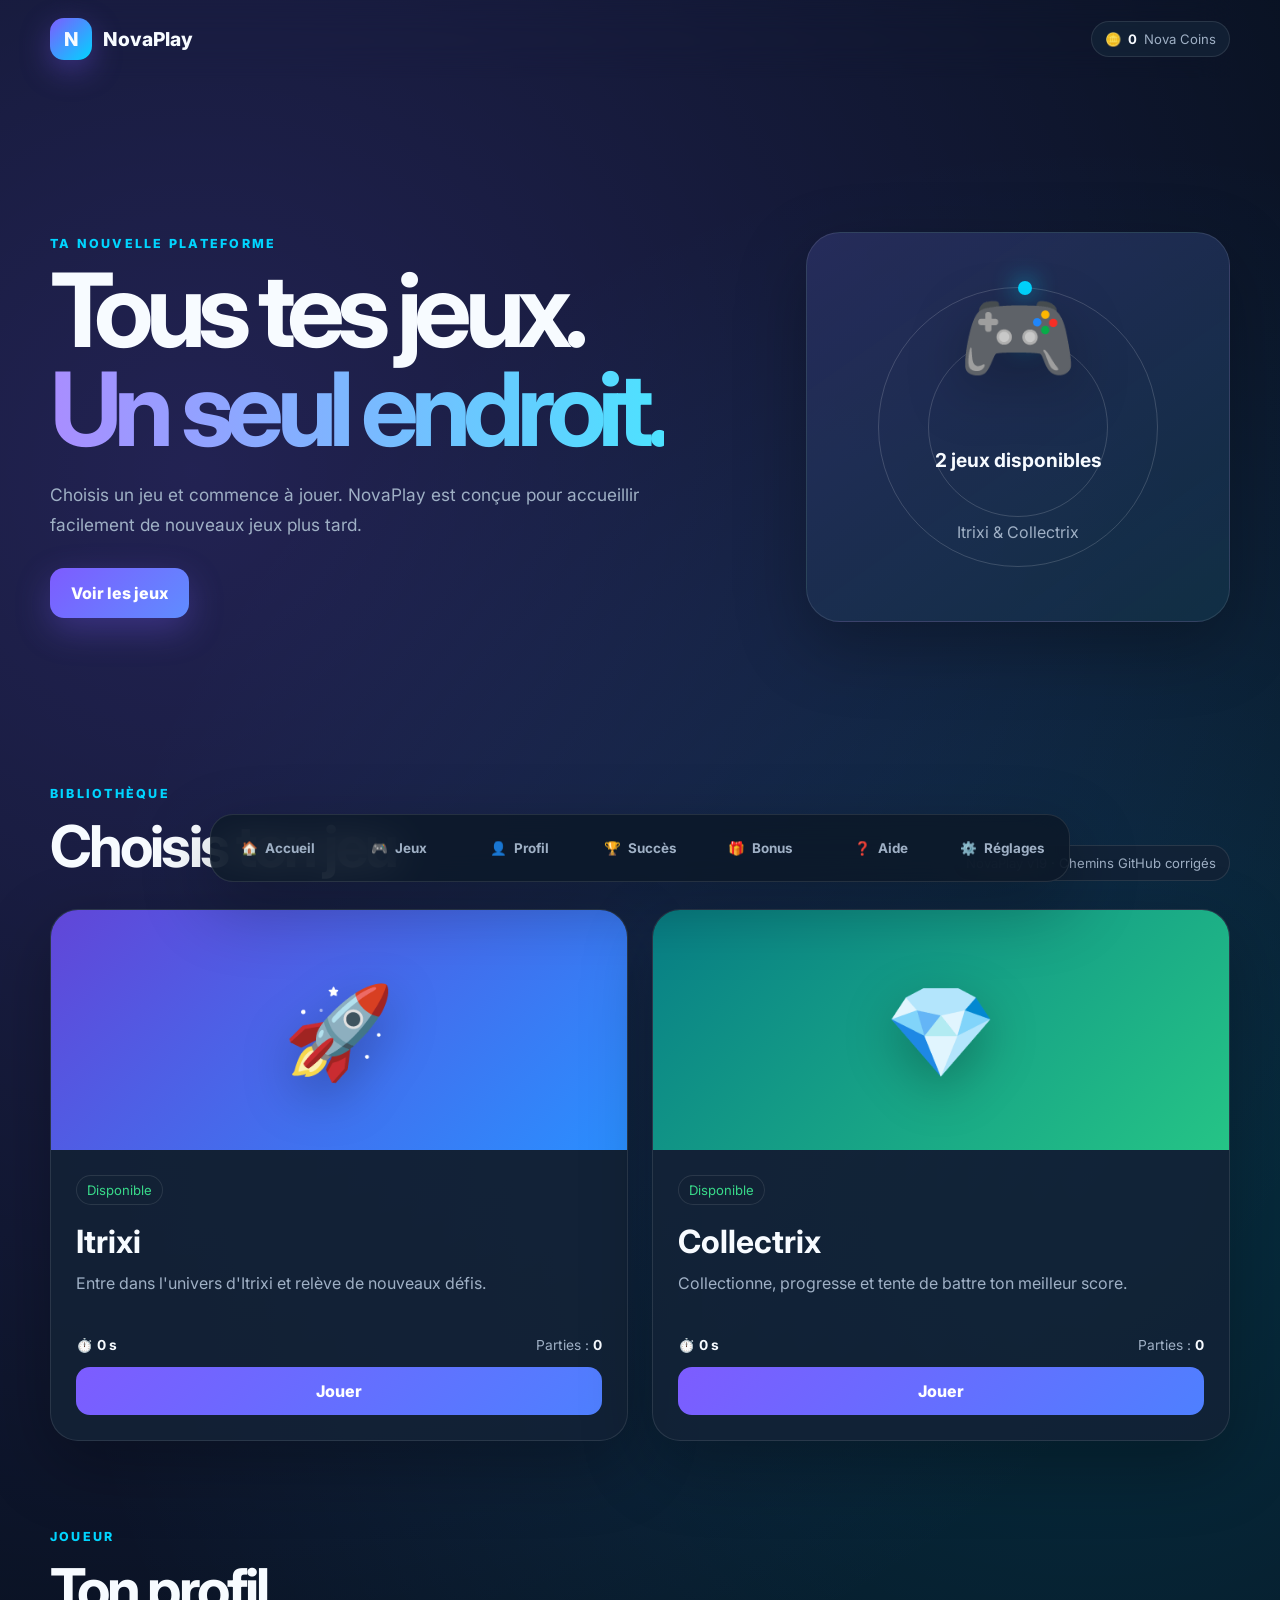
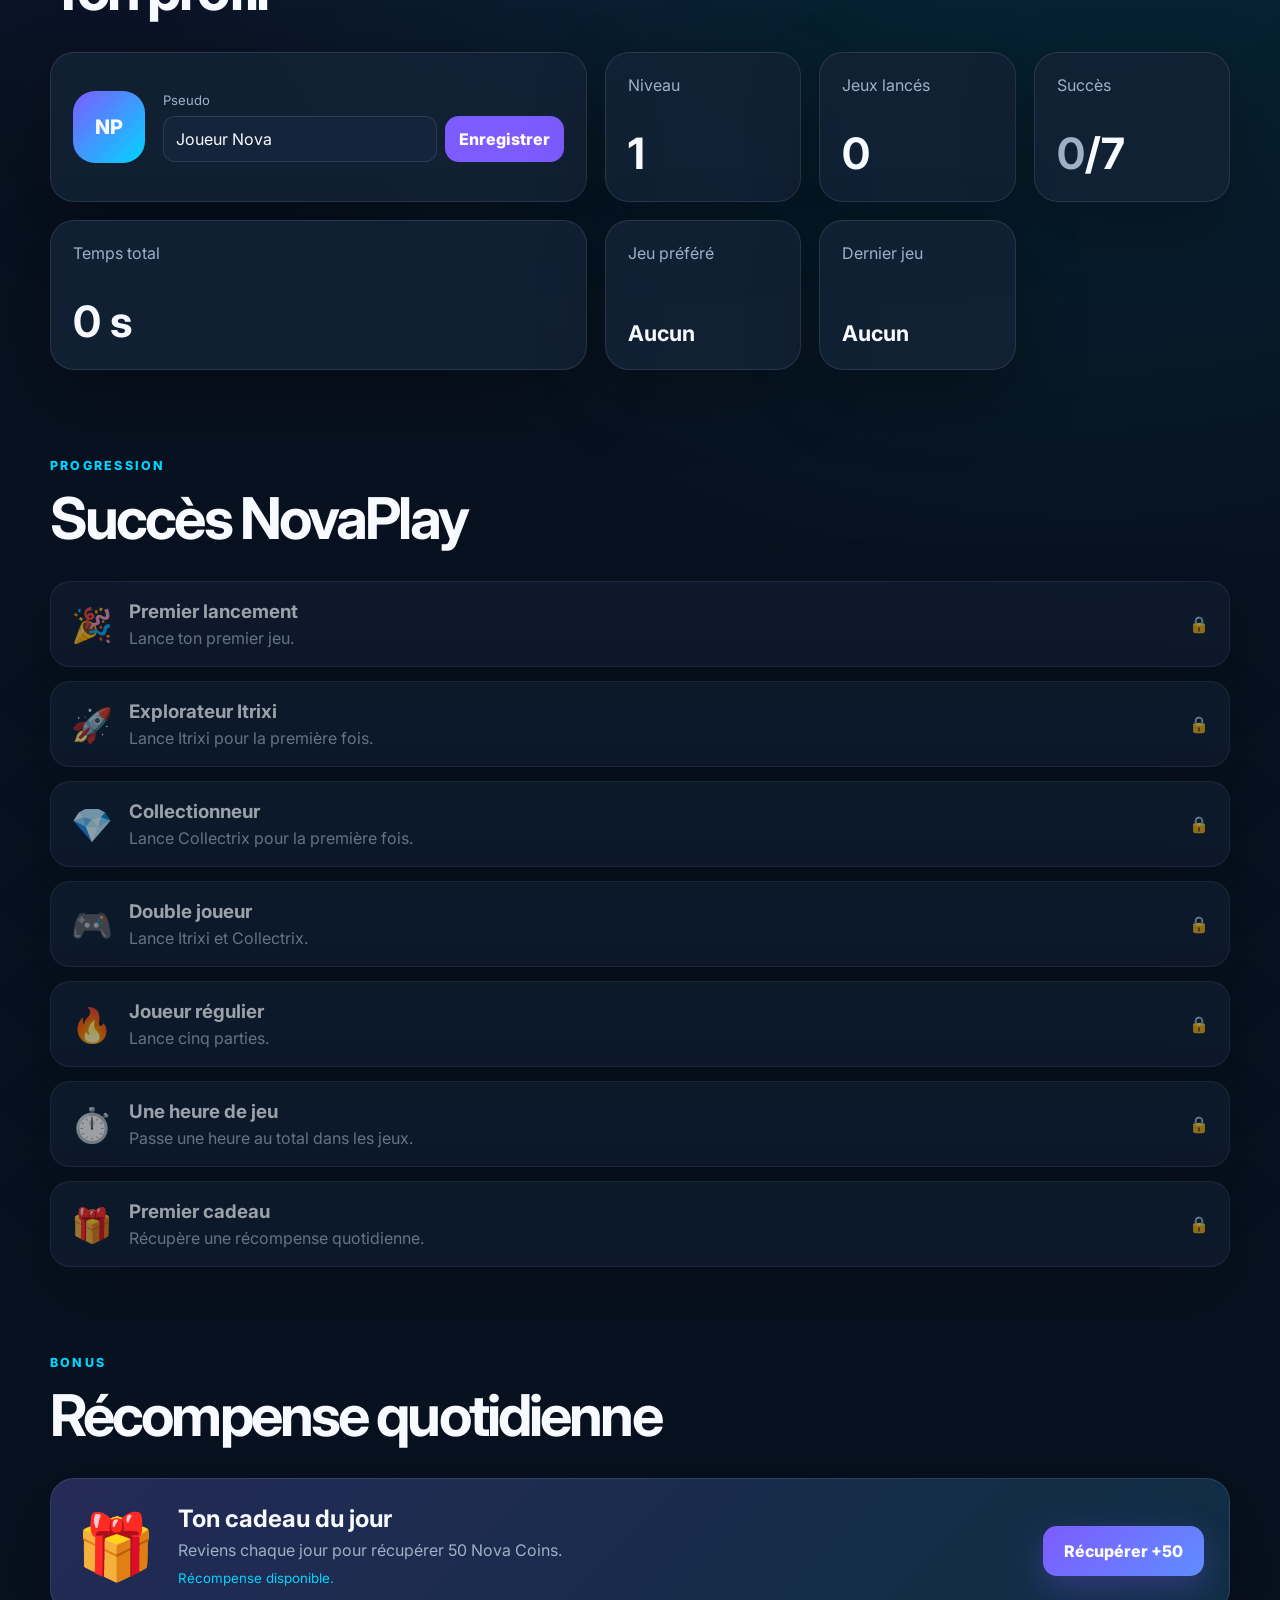
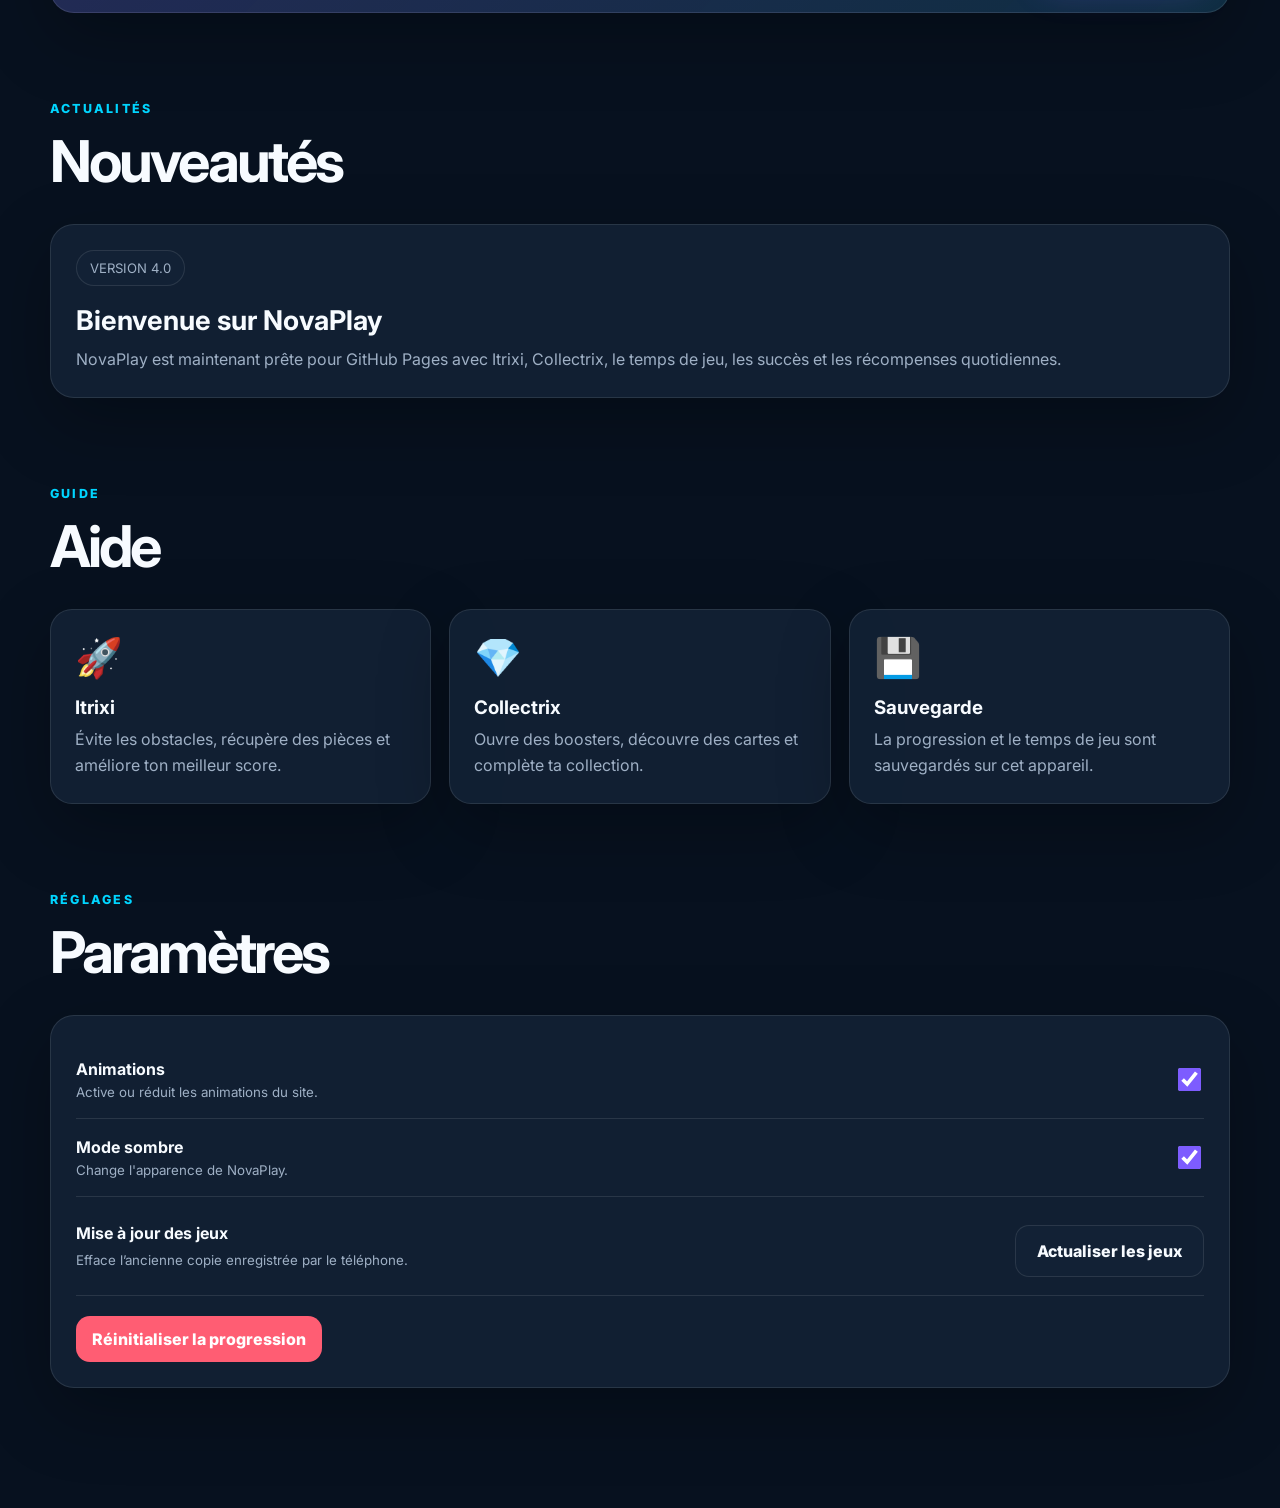
==== index.html @ 574dc5f3 "Add files via upload" ====
<!DOCTYPE html>
<html lang="fr">
<head>
  <meta charset="UTF-8" />
  <meta name="viewport" content="width=device-width, initial-scale=1.0" />
  <meta name="description" content="NovaPlay - Une plateforme de jeux simple et moderne." />
  <title>NovaPlay</title>
  <link rel="preconnect" href="https://fonts.googleapis.com">
  <link rel="preconnect" href="https://fonts.gstatic.com" crossorigin>
  <link href="https://fonts.googleapis.com/css2?family=Inter:wght@400;600;700;800&display=swap" rel="stylesheet">
  <link rel="stylesheet" href="style.css" />
</head>
<body>
  <div class="app-shell">
    <header class="topbar">
      <a class="brand" href="#accueil" aria-label="Accueil NovaPlay">
        <span class="brand-icon">N</span>
        <span>NovaPlay</span>
      </a>

      <div class="coin-box" title="Tes Nova Coins">
        <span>🪙</span>
        <strong id="coinCount">0</strong>
        <span>Nova Coins</span>
      </div>
    </header>

    <main>
      <section id="accueil" class="hero section">
        <div class="hero-copy">
          <p class="eyebrow">TA NOUVELLE PLATEFORME</p>
          <h1>Tous tes jeux.<br><span>Un seul endroit.</span></h1>
          <p class="hero-text">
            Choisis un jeu et commence à jouer. NovaPlay est conçue pour accueillir
            facilement de nouveaux jeux plus tard.
          </p>
          <div class="hero-actions">
            <a class="primary-button" href="#jeux">Voir les jeux</a>
            <button id="continueButton" class="secondary-button" hidden>Continuer à jouer</button>
          </div>
        </div>

        <div class="hero-card">
          <div class="orbit orbit-one"></div>
          <div class="orbit orbit-two"></div>
          <div class="controller">🎮</div>
          <strong>2 jeux disponibles</strong>
          <span>Itrixi & Collectrix</span>
        </div>
      </section>

      <section id="jeux" class="section">
        <div class="section-heading">
          <div>
            <p class="eyebrow">BIBLIOTHÈQUE</p>
            <h2>Choisis ton jeu</h2>
          </div>
          <span class="small-badge">NovaPlay v19 · Chemins GitHub corrigés</span>
        </div>

        <div class="games-grid">
          <article class="game-card game-one">
            <div class="game-art">
              <span class="game-symbol">🚀</span>
            </div>
            <div class="game-info">
              <span class="status">Disponible</span>
              <h3>Itrixi</h3>
              <p>Entre dans l'univers d'Itrixi et relève de nouveaux défis.</p>
              <div class="game-meta">
                <span>⏱️ <strong id="itrixiTime">0 min</strong></span>
                <span>Parties : <strong id="itrixiLaunches">0</strong></span>
              </div>
              <button class="play-button" data-game="Itrixi" data-key="itrixi" data-url="Jeux/Itrixi/index.html?v=19">
                Jouer
              </button>
            </div>
          </article>

          <article class="game-card game-two">
            <div class="game-art">
              <span class="game-symbol">💎</span>
            </div>
            <div class="game-info">
              <span class="status">Disponible</span>
              <h3>Collectrix</h3>
              <p>Collectionne, progresse et tente de battre ton meilleur score.</p>
              <div class="game-meta">
                <span>⏱️ <strong id="collectrixTime">0 min</strong></span>
                <span>Parties : <strong id="collectrixLaunches">0</strong></span>
              </div>
              <button class="play-button" data-game="Collectrix" data-key="collectrix" data-url="Jeux/Collectrix/index.html?v=10.1">
                Jouer
              </button>
            </div>
          </article>
        </div>
      </section>

      <section id="profil" class="section panel-section">
        <div class="section-heading">
          <div>
            <p class="eyebrow">JOUEUR</p>
            <h2>Ton profil</h2>
          </div>
        </div>

        <div class="profile-grid">
          <div class="profile-card">
            <div class="avatar">NP</div>
            <div>
              <label for="username">Pseudo</label>
              <div class="username-row">
                <input id="username" maxlength="18" value="Joueur Nova" />
                <button id="saveUsername">Enregistrer</button>
              </div>
            </div>
          </div>

          <div class="stat-card">
            <span>Niveau</span>
            <strong id="levelValue">1</strong>
          </div>

          <div class="stat-card">
            <span>Jeux lancés</span>
            <strong id="gamesLaunched">0</strong>
          </div>

          <div class="stat-card">
            <span>Succès</span>
            <strong><span id="achievementCount">0</span>/7</strong>
          </div>

          <div class="stat-card">
            <span>Temps total</span>
            <strong id="totalPlayTime">0 min</strong>
          </div>

          <div class="stat-card">
            <span>Jeu préféré</span>
            <strong class="small-stat" id="favoriteGame">Aucun</strong>
          </div>

          <div class="stat-card">
            <span>Dernier jeu</span>
            <strong class="small-stat" id="lastGame">Aucun</strong>
          </div>
        </div>
      </section>

      <section id="succes" class="section">
        <div class="section-heading">
          <div>
            <p class="eyebrow">PROGRESSION</p>
            <h2>Succès NovaPlay</h2>
          </div>
        </div>

        <div class="achievements-grid">
          <article class="achievement" data-achievement="first-launch">
            <span class="achievement-icon">🎉</span>
            <div>
              <h3>Premier lancement</h3>
              <p>Lance ton premier jeu.</p>
            </div>
            <span class="lock">🔒</span>
          </article>

          <article class="achievement" data-achievement="itrixi-launch">
            <span class="achievement-icon">🚀</span>
            <div>
              <h3>Explorateur Itrixi</h3>
              <p>Lance Itrixi pour la première fois.</p>
            </div>
            <span class="lock">🔒</span>
          </article>

          <article class="achievement" data-achievement="collectrix-launch">
            <span class="achievement-icon">💎</span>
            <div>
              <h3>Collectionneur</h3>
              <p>Lance Collectrix pour la première fois.</p>
            </div>
            <span class="lock">🔒</span>
          </article>

          <article class="achievement" data-achievement="both-games">
            <span class="achievement-icon">🎮</span>
            <div>
              <h3>Double joueur</h3>
              <p>Lance Itrixi et Collectrix.</p>
            </div>
            <span class="lock">🔒</span>
          </article>

          <article class="achievement" data-achievement="five-launches">
            <span class="achievement-icon">🔥</span>
            <div>
              <h3>Joueur régulier</h3>
              <p>Lance cinq parties.</p>
            </div>
            <span class="lock">🔒</span>
          </article>

          <article class="achievement" data-achievement="one-hour">
            <span class="achievement-icon">⏱️</span>
            <div>
              <h3>Une heure de jeu</h3>
              <p>Passe une heure au total dans les jeux.</p>
            </div>
            <span class="lock">🔒</span>
          </article>

          <article class="achievement" data-achievement="daily-reward">
            <span class="achievement-icon">🎁</span>
            <div>
              <h3>Premier cadeau</h3>
              <p>Récupère une récompense quotidienne.</p>
            </div>
            <span class="lock">🔒</span>
          </article>
        </div>
      </section>


      <section id="recompense" class="section">
        <div class="section-heading">
          <div>
            <p class="eyebrow">BONUS</p>
            <h2>Récompense quotidienne</h2>
          </div>
        </div>

        <article class="daily-card">
          <div class="daily-gift">🎁</div>
          <div>
            <h3>Ton cadeau du jour</h3>
            <p>Reviens chaque jour pour récupérer 50 Nova Coins.</p>
            <small id="dailyStatus">Récompense disponible.</small>
          </div>
          <button id="dailyRewardButton" class="primary-button">Récupérer +50</button>
        </article>
      </section>

      <section id="nouveautes" class="section">
        <div class="section-heading">
          <div>
            <p class="eyebrow">ACTUALITÉS</p>
            <h2>Nouveautés</h2>
          </div>
        </div>

        <article class="news-card">
          <span class="news-date">VERSION 4.0</span>
          <h3>Bienvenue sur NovaPlay</h3>
          <p>
            NovaPlay est maintenant prête pour GitHub Pages avec Itrixi, Collectrix, le temps de jeu, les succès et les récompenses quotidiennes.
          </p>
        </article>
      </section>


      <section id="aide" class="section">
        <div class="section-heading">
          <div>
            <p class="eyebrow">GUIDE</p>
            <h2>Aide</h2>
          </div>
        </div>

        <div class="help-grid">
          <article class="help-card">
            <span>🚀</span>
            <h3>Itrixi</h3>
            <p>Évite les obstacles, récupère des pièces et améliore ton meilleur score.</p>
          </article>
          <article class="help-card">
            <span>💎</span>
            <h3>Collectrix</h3>
            <p>Ouvre des boosters, découvre des cartes et complète ta collection.</p>
          </article>
          <article class="help-card">
            <span>💾</span>
            <h3>Sauvegarde</h3>
            <p>La progression et le temps de jeu sont sauvegardés sur cet appareil.</p>
          </article>
        </div>
      </section>

      <section id="parametres" class="section">
        <div class="section-heading">
          <div>
            <p class="eyebrow">RÉGLAGES</p>
            <h2>Paramètres</h2>
          </div>
        </div>

        <div class="settings-card">
          <label class="setting-line">
            <span>
              <strong>Animations</strong>
              <small>Active ou réduit les animations du site.</small>
            </span>
            <input id="animationsToggle" type="checkbox" checked />
          </label>

          <label class="setting-line">
            <span>
              <strong>Mode sombre</strong>
              <small>Change l'apparence de NovaPlay.</small>
            </span>
            <input id="darkModeToggle" type="checkbox" checked />
          </label>

          <div class="setting-line update-line">
            <span>
              <strong>Mise à jour des jeux</strong>
              <small>Efface l’ancienne copie enregistrée par le téléphone.</small>
            </span>
            <button id="forceUpdateButton" class="secondary-button" type="button">Actualiser les jeux</button>
          </div>

          <button id="resetProgress" class="danger-button">Réinitialiser la progression</button>
        </div>
      </section>
    </main>

    <nav class="bottom-nav" aria-label="Navigation principale">
      <a href="#accueil">🏠<span>Accueil</span></a>
      <a href="#jeux">🎮<span>Jeux</span></a>
      <a href="#profil">👤<span>Profil</span></a>
      <a href="#succes">🏆<span>Succès</span></a>
      <a href="#recompense">🎁<span>Bonus</span></a>
      <a href="#aide">❓<span>Aide</span></a>
      <a href="#parametres">⚙️<span>Réglages</span></a>
    </nav>
  </div>

  <div id="toast" role="status" aria-live="polite"></div>
  <script src="script.js"></script>
</body>
</html>
---- style.css ----
* {
  box-sizing: border-box;
}

:root {
  --bg: #07111f;
  --surface: rgba(19, 34, 54, 0.86);
  --surface-strong: #14243a;
  --text: #f7fbff;
  --muted: #9fb0c5;
  --accent: #7d5cff;
  --accent-2: #00d5ff;
  --success: #39d98a;
  --danger: #ff5d73;
  --border: rgba(255, 255, 255, 0.1);
  --shadow: 0 24px 70px rgba(0, 0, 0, 0.28);
}

body.light {
  --bg: #eef4fb;
  --surface: rgba(255, 255, 255, 0.9);
  --surface-strong: #ffffff;
  --text: #101828;
  --muted: #617086;
  --border: rgba(15, 23, 42, 0.09);
  --shadow: 0 20px 50px rgba(26, 52, 83, 0.12);
}

html {
  scroll-behavior: smooth;
}

body {
  margin: 0;
  min-height: 100vh;
  font-family: Inter, Arial, sans-serif;
  color: var(--text);
  background:
    radial-gradient(circle at 15% 10%, rgba(125, 92, 255, 0.23), transparent 30%),
    radial-gradient(circle at 85% 25%, rgba(0, 213, 255, 0.15), transparent 28%),
    var(--bg);
  transition: background 0.3s ease, color 0.3s ease;
}

button,
input {
  font: inherit;
}

button,
a {
  -webkit-tap-highlight-color: transparent;
}

a {
  color: inherit;
  text-decoration: none;
}

.app-shell {
  width: min(1180px, calc(100% - 32px));
  margin: 0 auto;
  padding-bottom: 110px;
}

.topbar {
  position: sticky;
  top: 0;
  z-index: 20;
  display: flex;
  align-items: center;
  justify-content: space-between;
  padding: 18px 0;
  backdrop-filter: blur(16px);
}

.brand {
  display: inline-flex;
  align-items: center;
  gap: 11px;
  font-size: 1.2rem;
  font-weight: 800;
}

.brand-icon {
  display: grid;
  place-items: center;
  width: 42px;
  height: 42px;
  border-radius: 14px;
  background: linear-gradient(135deg, var(--accent), var(--accent-2));
  box-shadow: 0 10px 30px rgba(125, 92, 255, 0.35);
}

.coin-box,
.small-badge,
.status,
.news-date {
  display: inline-flex;
  align-items: center;
  gap: 7px;
  border: 1px solid var(--border);
  background: var(--surface);
  border-radius: 999px;
  padding: 9px 13px;
  color: var(--muted);
  font-size: 0.82rem;
}

.coin-box strong {
  color: var(--text);
}

.section {
  padding: 78px 0 10px;
  scroll-margin-top: 74px;
}

.hero {
  min-height: 70vh;
  display: grid;
  grid-template-columns: 1.25fr 0.75fr;
  align-items: center;
  gap: 50px;
}

.eyebrow {
  margin: 0 0 10px;
  color: var(--accent-2);
  font-size: 0.78rem;
  letter-spacing: 0.18em;
  font-weight: 800;
}

h1,
h2,
h3,
p {
  margin-top: 0;
}

h1 {
  max-width: 780px;
  margin-bottom: 22px;
  font-size: clamp(3.2rem, 8vw, 6.8rem);
  line-height: 0.96;
  letter-spacing: -0.075em;
}

h1 span {
  background: linear-gradient(90deg, #a98dff, #4de2ff);
  -webkit-background-clip: text;
  color: transparent;
}

h2 {
  margin-bottom: 0;
  font-size: clamp(2rem, 5vw, 3.6rem);
  letter-spacing: -0.05em;
}

.hero-text {
  max-width: 620px;
  color: var(--muted);
  font-size: 1.08rem;
  line-height: 1.75;
}

.primary-button,
.play-button,
.username-row button,
.danger-button {
  border: none;
  border-radius: 14px;
  cursor: pointer;
  font-weight: 800;
  transition: transform 0.2s ease, opacity 0.2s ease;
}

.primary-button {
  display: inline-flex;
  margin-top: 10px;
  padding: 15px 21px;
  color: white;
  background: linear-gradient(135deg, var(--accent), #5f8dff);
  box-shadow: 0 12px 35px rgba(125, 92, 255, 0.3);
}

.primary-button:hover,
.play-button:hover,
.username-row button:hover,
.danger-button:hover {
  transform: translateY(-2px);
}

.hero-card {
  position: relative;
  display: grid;
  place-items: center;
  min-height: 390px;
  overflow: hidden;
  border: 1px solid var(--border);
  border-radius: 34px;
  background: linear-gradient(145deg, rgba(125, 92, 255, 0.18), rgba(0, 213, 255, 0.07)), var(--surface);
  box-shadow: var(--shadow);
  text-align: center;
}

.controller {
  position: relative;
  z-index: 2;
  font-size: 6rem;
  filter: drop-shadow(0 18px 28px rgba(0, 0, 0, 0.28));
}

.hero-card strong,
.hero-card span {
  position: relative;
  z-index: 2;
}

.hero-card strong {
  margin-top: -50px;
  font-size: 1.2rem;
}

.hero-card span {
  margin-top: -88px;
  color: var(--muted);
}

.orbit {
  position: absolute;
  border: 1px solid rgba(255, 255, 255, 0.16);
  border-radius: 50%;
}

.orbit-one {
  width: 280px;
  height: 280px;
  animation: spin 15s linear infinite;
}

.orbit-two {
  width: 180px;
  height: 180px;
  animation: spinReverse 10s linear infinite;
}

.orbit::after {
  content: "";
  position: absolute;
  width: 14px;
  height: 14px;
  top: -7px;
  left: 50%;
  border-radius: 50%;
  background: var(--accent-2);
  box-shadow: 0 0 25px var(--accent-2);
}

.section-heading {
  display: flex;
  align-items: end;
  justify-content: space-between;
  gap: 20px;
  margin-bottom: 28px;
}

.games-grid {
  display: grid;
  grid-template-columns: repeat(2, 1fr);
  gap: 24px;
}

.game-card {
  overflow: hidden;
  border: 1px solid var(--border);
  border-radius: 28px;
  background: var(--surface);
  box-shadow: var(--shadow);
  transition: transform 0.25s ease;
}

.game-card:hover {
  transform: translateY(-7px);
}

.game-art {
  display: grid;
  place-items: center;
  min-height: 240px;
}

.game-one .game-art {
  background: linear-gradient(135deg, #6146d8, #2a8fff);
}

.game-two .game-art {
  background: linear-gradient(135deg, #087f86, #25c486);
}

.game-symbol {
  font-size: 5.6rem;
  filter: drop-shadow(0 17px 25px rgba(0, 0, 0, 0.25));
}

.game-info {
  padding: 25px;
}

.status {
  color: var(--success);
  padding: 6px 10px;
}

.game-info h3 {
  margin: 17px 0 10px;
  font-size: 2rem;
}

.game-info p {
  min-height: 50px;
  color: var(--muted);
  line-height: 1.6;
}

.play-button {
  width: 100%;
  margin-top: 10px;
  padding: 14px;
  color: white;
  background: linear-gradient(135deg, var(--accent), #4e80ff);
}

.profile-grid {
  display: grid;
  grid-template-columns: 2fr repeat(3, 1fr);
  gap: 18px;
}

.profile-card,
.stat-card,
.achievement,
.news-card,
.settings-card {
  border: 1px solid var(--border);
  background: var(--surface);
  box-shadow: var(--shadow);
}

.profile-card {
  display: flex;
  align-items: center;
  gap: 18px;
  border-radius: 24px;
  padding: 22px;
}

.avatar {
  display: grid;
  place-items: center;
  min-width: 72px;
  height: 72px;
  border-radius: 22px;
  background: linear-gradient(135deg, var(--accent), var(--accent-2));
  font-size: 1.25rem;
  font-weight: 800;
}

.profile-card label {
  display: block;
  margin-bottom: 8px;
  color: var(--muted);
  font-size: 0.82rem;
}

.username-row {
  display: flex;
  gap: 8px;
}

.username-row input {
  min-width: 0;
  border: 1px solid var(--border);
  border-radius: 12px;
  padding: 12px;
  color: var(--text);
  background: var(--surface-strong);
  outline: none;
}

.username-row button {
  padding: 0 14px;
  color: white;
  background: var(--accent);
}

.stat-card {
  display: flex;
  min-height: 150px;
  flex-direction: column;
  justify-content: space-between;
  border-radius: 24px;
  padding: 22px;
}

.stat-card span {
  color: var(--muted);
}

.stat-card strong {
  font-size: 2.7rem;
}

.achievements-grid {
  display: grid;
  gap: 14px;
}

.achievement {
  display: grid;
  grid-template-columns: auto 1fr auto;
  align-items: center;
  gap: 16px;
  border-radius: 20px;
  padding: 18px 20px;
  opacity: 0.62;
}

.achievement.unlocked {
  opacity: 1;
  border-color: rgba(57, 217, 138, 0.42);
}

.achievement-icon {
  font-size: 2.1rem;
}

.achievement h3 {
  margin-bottom: 5px;
}

.achievement p {
  margin-bottom: 0;
  color: var(--muted);
}

.news-card,
.settings-card {
  border-radius: 24px;
  padding: 25px;
}

.news-card h3 {
  margin: 18px 0 9px;
  font-size: 1.7rem;
}

.news-card p {
  margin-bottom: 0;
  color: var(--muted);
  line-height: 1.65;
}

.settings-card {
  display: grid;
  gap: 0;
}

.setting-line {
  display: flex;
  align-items: center;
  justify-content: space-between;
  gap: 20px;
  padding: 18px 0;
  border-bottom: 1px solid var(--border);
}

.setting-line span {
  display: grid;
  gap: 5px;
}

.setting-line small {
  color: var(--muted);
}

.setting-line input {
  width: 23px;
  height: 23px;
  accent-color: var(--accent);
}

.danger-button {
  justify-self: start;
  margin-top: 20px;
  padding: 13px 16px;
  color: white;
  background: var(--danger);
}

.bottom-nav {
  position: fixed;
  z-index: 30;
  left: 50%;
  bottom: 18px;
  display: flex;
  gap: 5px;
  width: min(680px, calc(100% - 26px));
  padding: 9px;
  transform: translateX(-50%);
  border: 1px solid var(--border);
  border-radius: 23px;
  background: rgba(12, 24, 40, 0.88);
  box-shadow: var(--shadow);
  backdrop-filter: blur(18px);
}

body.light .bottom-nav {
  background: rgba(255, 255, 255, 0.88);
}

.bottom-nav a {
  display: flex;
  flex: 1;
  align-items: center;
  justify-content: center;
  gap: 7px;
  min-height: 48px;
  border-radius: 15px;
  color: var(--muted);
  font-size: 0.84rem;
  font-weight: 700;
}

.bottom-nav a:hover {
  color: var(--text);
  background: var(--surface);
}

#toast {
  position: fixed;
  z-index: 50;
  top: 80px;
  left: 50%;
  max-width: calc(100% - 30px);
  padding: 12px 17px;
  transform: translate(-50%, -20px);
  border: 1px solid var(--border);
  border-radius: 14px;
  background: var(--surface-strong);
  box-shadow: var(--shadow);
  opacity: 0;
  pointer-events: none;
  transition: 0.25s ease;
}

#toast.show {
  transform: translate(-50%, 0);
  opacity: 1;
}

body.no-animations *,
body.no-animations *::before,
body.no-animations *::after {
  animation: none !important;
  transition: none !important;
  scroll-behavior: auto !important;
}

@keyframes spin {
  to { transform: rotate(360deg); }
}

@keyframes spinReverse {
  to { transform: rotate(-360deg); }
}

@media (max-width: 850px) {
  .hero,
  .games-grid {
    grid-template-columns: 1fr;
  }

  .hero {
    padding-top: 35px;
  }

  .hero-card {
    min-height: 320px;
  }

  .profile-grid {
    grid-template-columns: repeat(3, 1fr);
  }

  .profile-card {
    grid-column: 1 / -1;
  }
}

@media (max-width: 580px) {
  .app-shell {
    width: min(100% - 22px, 1180px);
  }

  .coin-box span:last-child {
    display: none;
  }

  .section {
    padding-top: 60px;
  }

  h1 {
    font-size: 3.2rem;
  }

  .hero {
    min-height: auto;
  }

  .hero-card {
    min-height: 280px;
  }

  .profile-grid {
    grid-template-columns: 1fr;
  }

  .profile-card {
    align-items: flex-start;
    flex-direction: column;
  }

  .username-row {
    flex-direction: column;
  }

  .username-row button {
    padding: 12px;
  }

  .bottom-nav a {
    flex-direction: column;
    gap: 2px;
    font-size: 0.66rem;
  }

  .bottom-nav a span {
    display: block;
  }
}


.hero-actions {
  display: flex;
  flex-wrap: wrap;
  gap: 12px;
  align-items: center;
}

.secondary-button {
  margin-top: 10px;
  padding: 15px 21px;
  border: 1px solid var(--border);
  border-radius: 14px;
  color: var(--text);
  background: var(--surface);
  cursor: pointer;
  font-weight: 800;
}

.game-meta {
  display: flex;
  justify-content: space-between;
  gap: 10px;
  margin: 14px 0 4px;
  color: var(--muted);
  font-size: .86rem;
}

.game-meta strong {
  color: var(--text);
}

.profile-grid {
  grid-template-columns: 2fr repeat(3, 1fr);
}

.small-stat {
  font-size: 1.35rem !important;
  line-height: 1.2;
}

.daily-card {
  display: grid;
  grid-template-columns: auto 1fr auto;
  align-items: center;
  gap: 22px;
  padding: 25px;
  border: 1px solid var(--border);
  border-radius: 24px;
  background: linear-gradient(135deg, rgba(125,92,255,.18), rgba(0,213,255,.08)), var(--surface);
  box-shadow: var(--shadow);
}

.daily-gift {
  font-size: 4rem;
}

.daily-card h3 {
  margin-bottom: 7px;
  font-size: 1.5rem;
}

.daily-card p {
  margin-bottom: 7px;
  color: var(--muted);
}

.daily-card small {
  color: var(--accent-2);
}

.daily-card button[disabled] {
  opacity: .5;
  cursor: not-allowed;
  transform: none;
}

.help-grid {
  display: grid;
  grid-template-columns: repeat(3, 1fr);
  gap: 18px;
}

.help-card {
  padding: 24px;
  border: 1px solid var(--border);
  border-radius: 22px;
  background: var(--surface);
  box-shadow: var(--shadow);
}

.help-card > span {
  font-size: 2.4rem;
}

.help-card h3 {
  margin: 15px 0 8px;
}

.help-card p {
  margin: 0;
  color: var(--muted);
  line-height: 1.6;
}

.bottom-nav {
  width: min(860px, calc(100% - 26px));
}

@media (max-width: 850px) {
  .profile-grid {
    grid-template-columns: repeat(2, 1fr);
  }

  .profile-card {
    grid-column: 1 / -1;
  }

  .help-grid {
    grid-template-columns: 1fr;
  }

  .daily-card {
    grid-template-columns: auto 1fr;
  }

  .daily-card button {
    grid-column: 1 / -1;
    width: 100%;
  }
}

@media (max-width: 580px) {
  .profile-grid {
    grid-template-columns: 1fr;
  }

  .game-meta {
    flex-direction: column;
  }

  .bottom-nav a:nth-child(4),
  .bottom-nav a:nth-child(6) {
    display: none;
  }
}

/* NovaPlay v10 */
.update-line {
  gap: 18px;
  flex-wrap: wrap;
}
.update-line small {
  display: block;
  margin-top: 4px;
}
@media (max-width: 620px) {
  .update-line .secondary-button {
    width: 100%;
  }
}
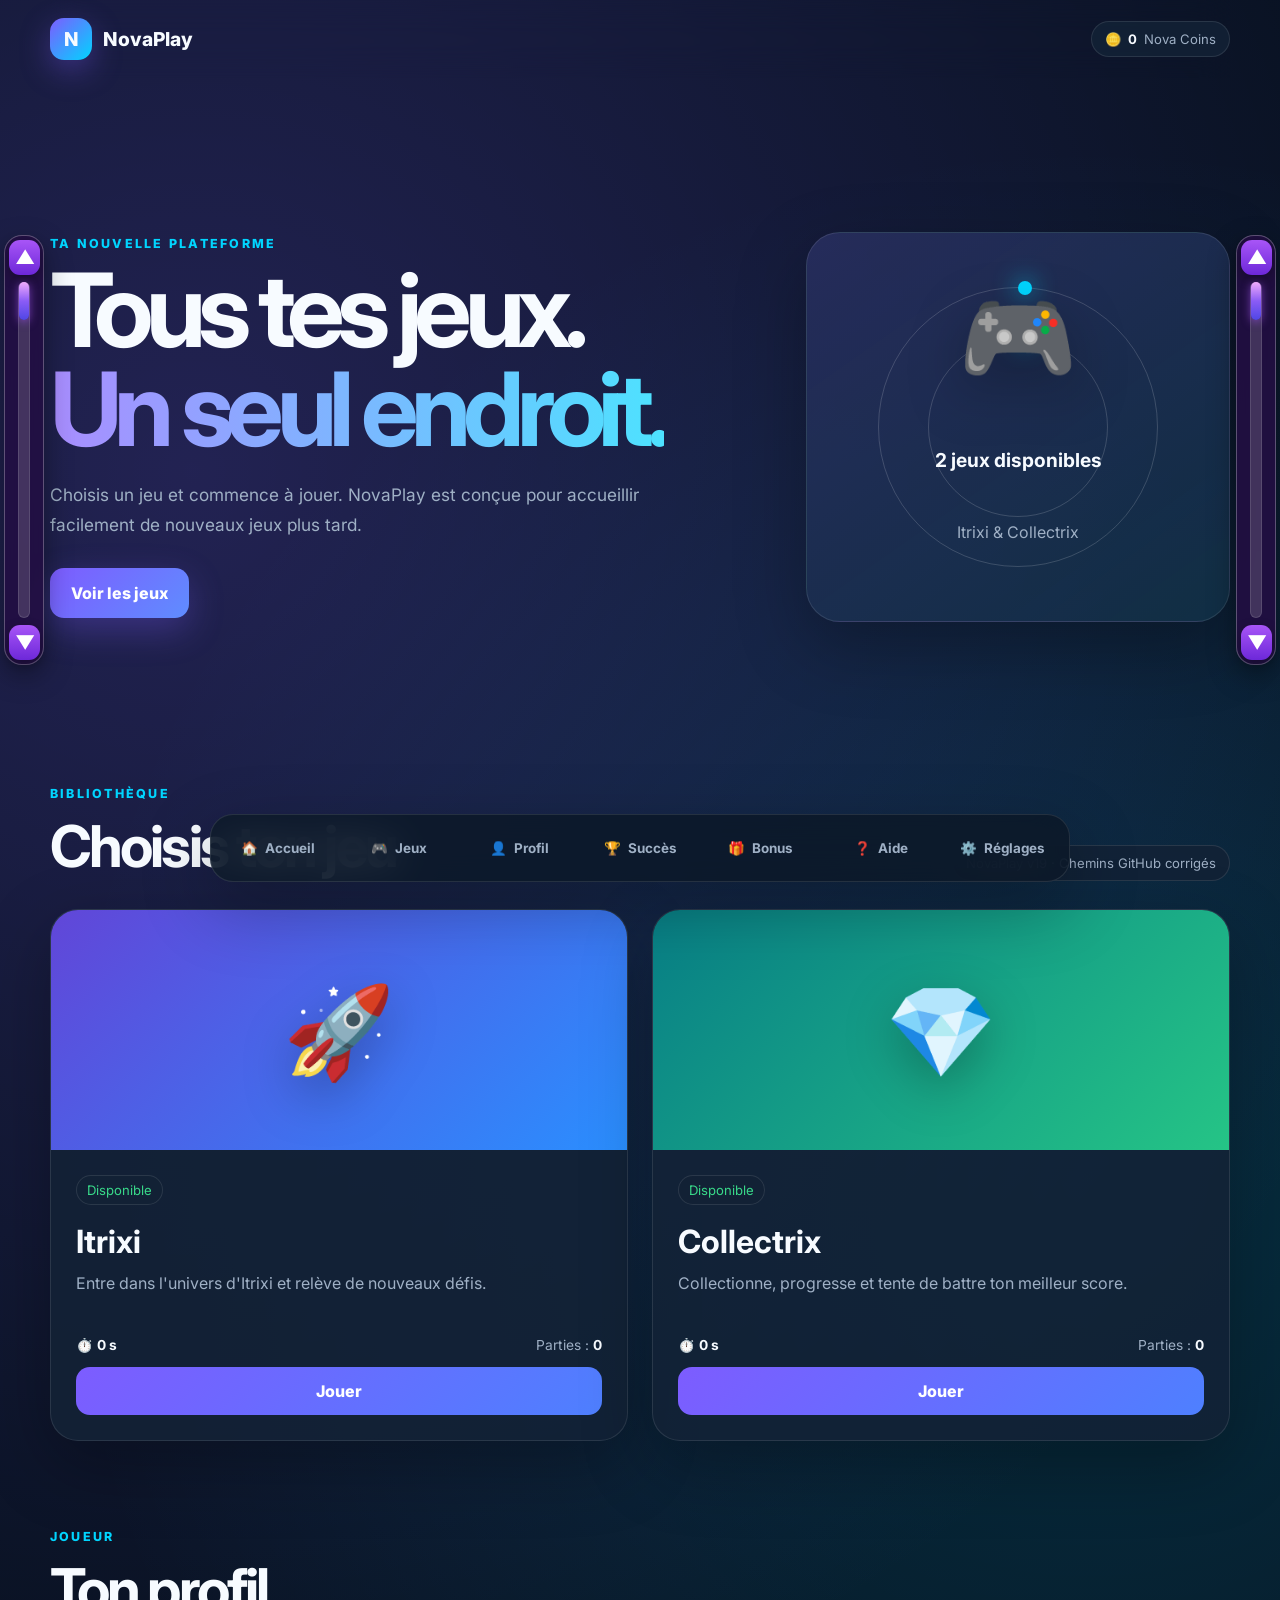
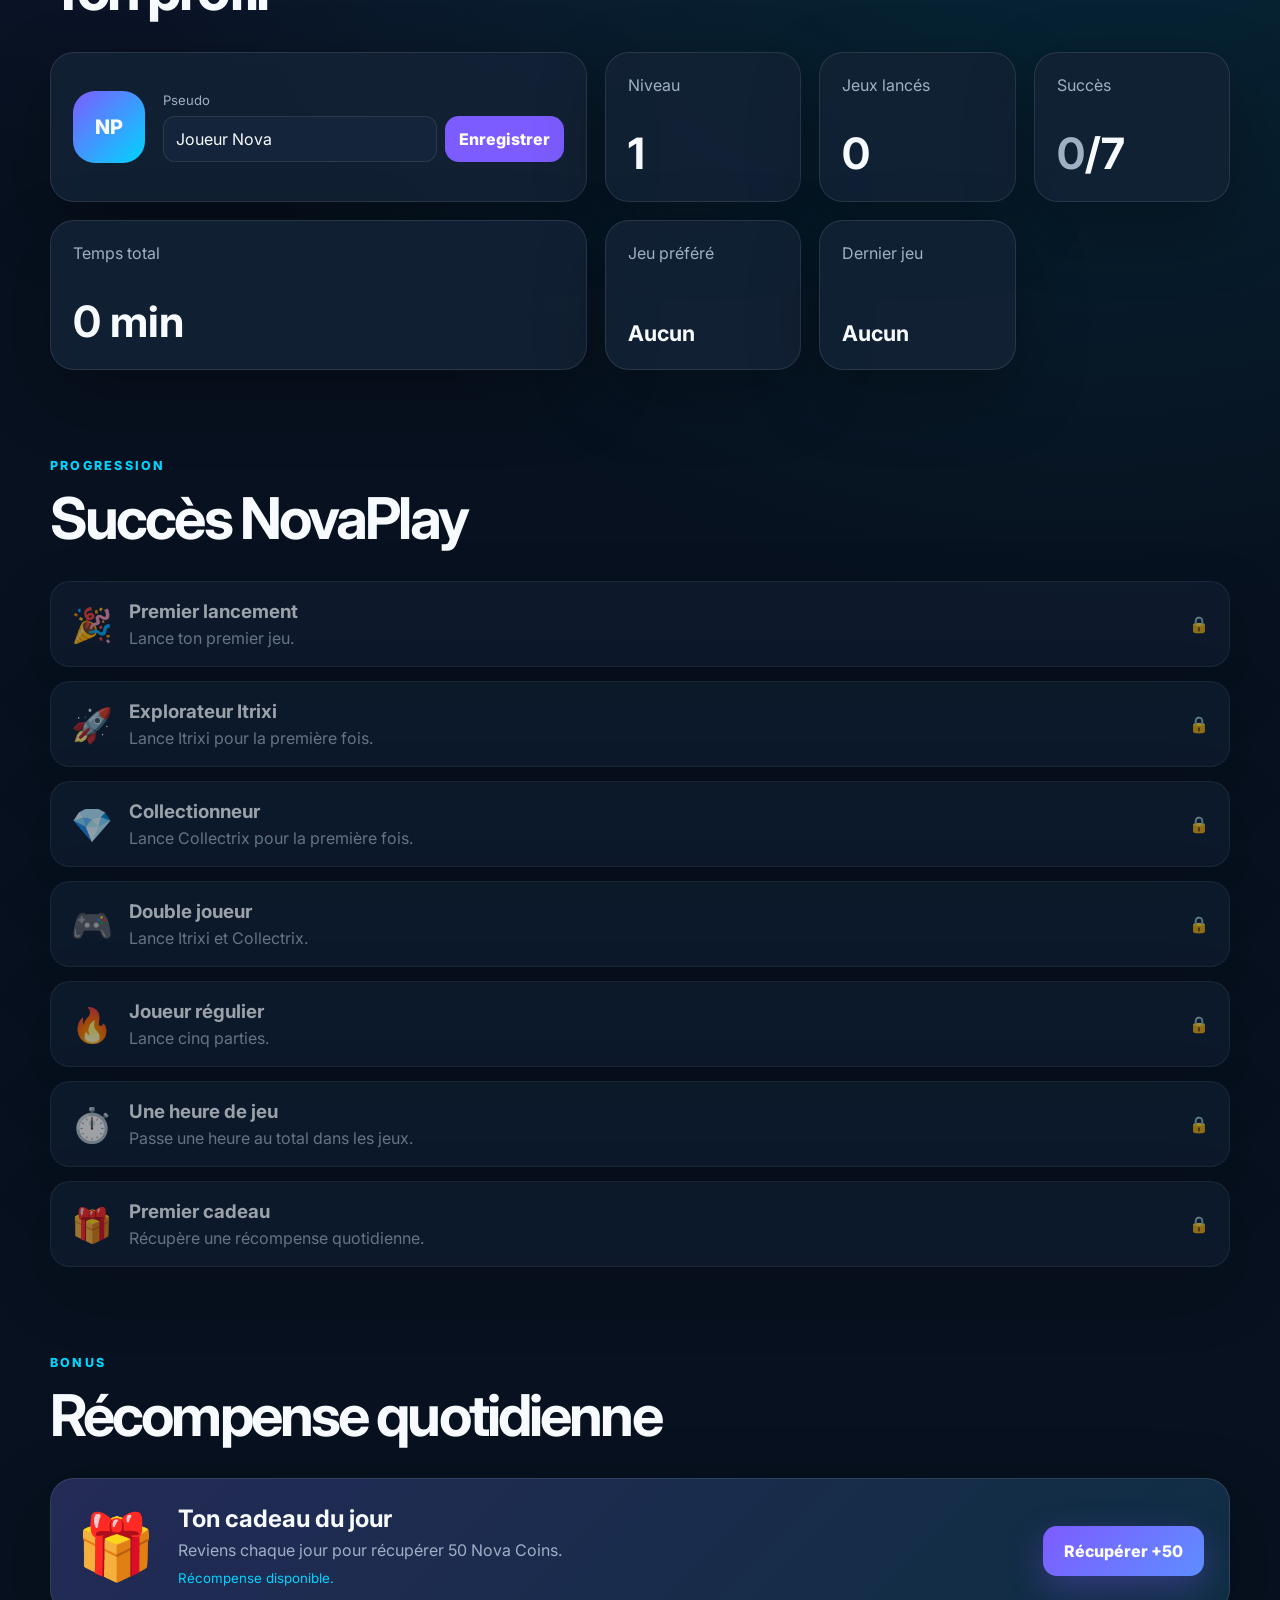
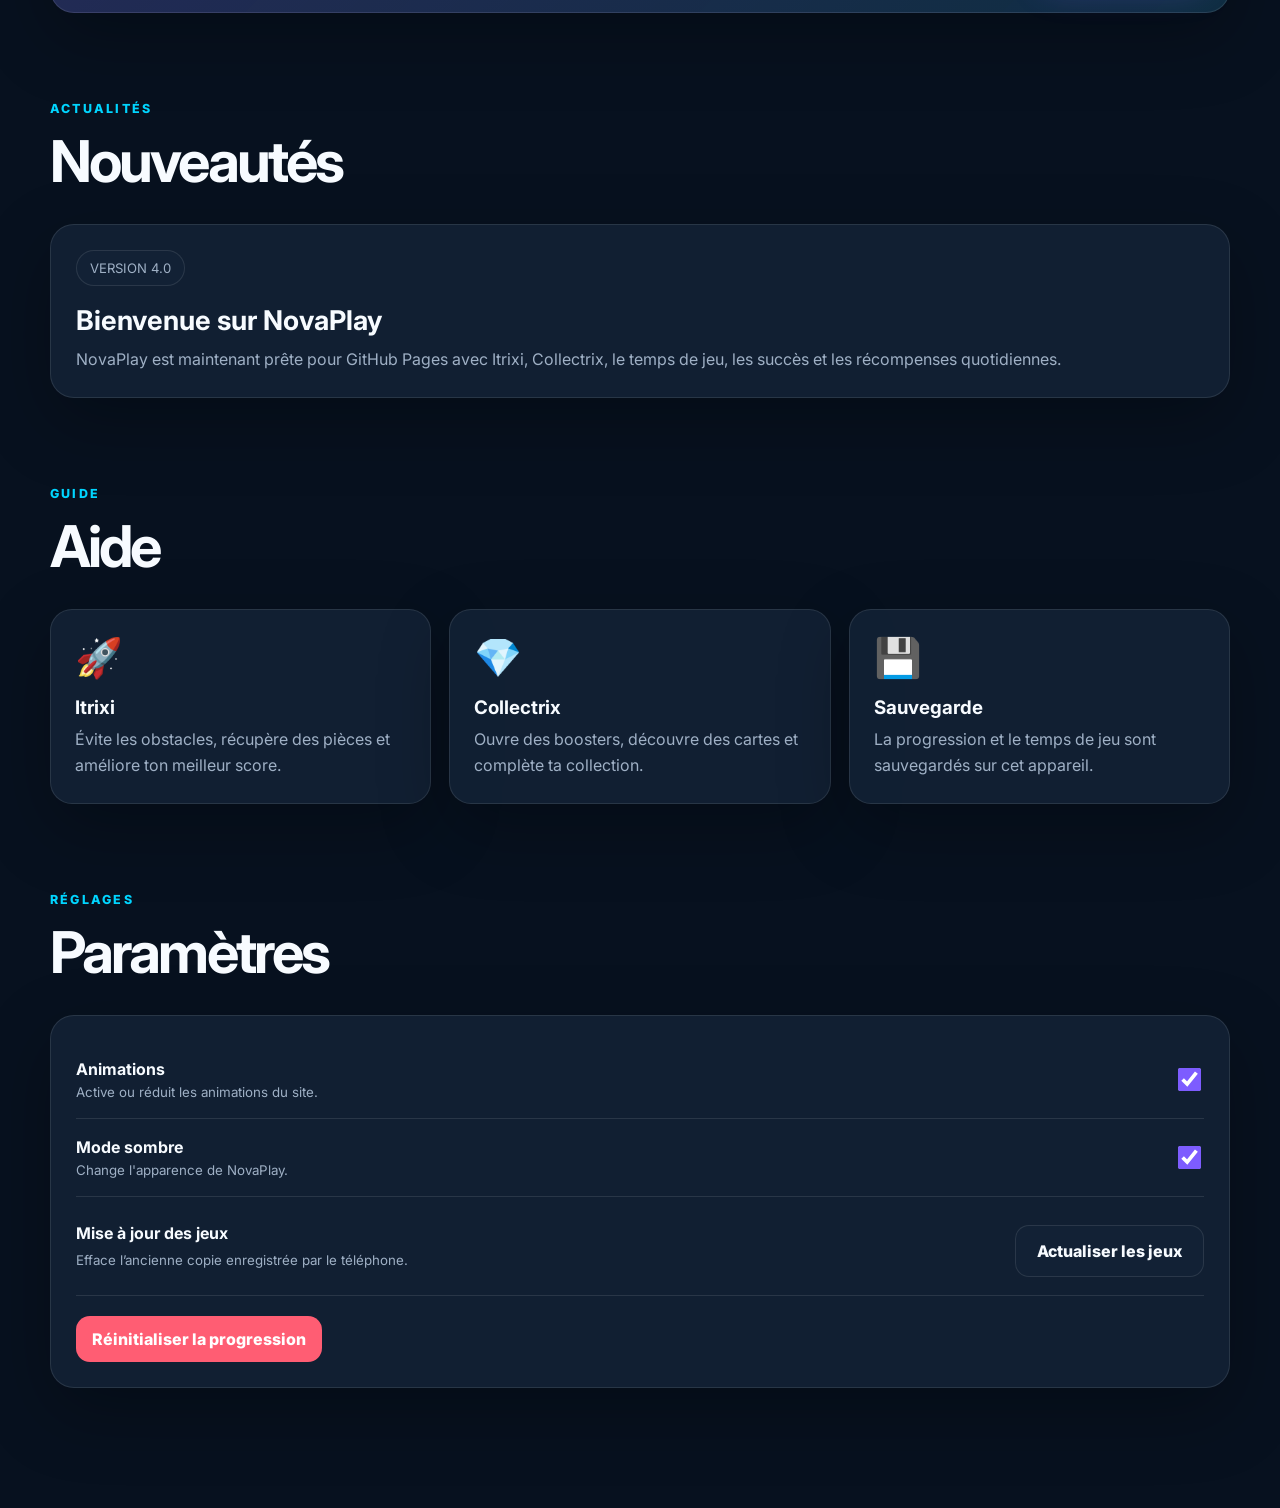
==== commit 5128901f: "Add files via upload" ====
--- a/index.html
+++ b/index.html
@@ -339,5 +339,22 @@
 
   <div id="toast" role="status" aria-live="polite"></div>
   <script src="script.js"></script>
+
+  <div class="np-home-elevator np-home-left" aria-label="Ascenseur gauche de l'accueil">
+    <button class="np-home-arrow np-home-up" type="button" aria-label="Monter">▲</button>
+    <div class="np-home-track">
+      <div class="np-home-thumb"></div>
+    </div>
+    <button class="np-home-arrow np-home-down" type="button" aria-label="Descendre">▼</button>
+  </div>
+
+  <div class="np-home-elevator np-home-right" aria-label="Ascenseur droit de l'accueil">
+    <button class="np-home-arrow np-home-up" type="button" aria-label="Monter">▲</button>
+    <div class="np-home-track">
+      <div class="np-home-thumb"></div>
+    </div>
+    <button class="np-home-arrow np-home-down" type="button" aria-label="Descendre">▼</button>
+  </div>
+
 </body>
 </html>
--- a/style.css
+++ b/style.css
@@ -814,3 +814,95 @@
     width: 100%;
   }
 }
+
+
+/* ===== NovaPlay v20 : ascenseurs latéraux sur l'accueil ===== */
+.np-home-elevator {
+  position: fixed;
+  top: 50%;
+  z-index: 10000;
+  width: 40px;
+  height: min(72vh, 430px);
+  transform: translateY(-50%);
+  display: flex;
+  flex-direction: column;
+  align-items: center;
+  padding: 4px;
+  border-radius: 18px;
+  background: rgba(35, 14, 66, .88);
+  border: 1px solid rgba(255,255,255,.28);
+  box-shadow: 0 10px 28px rgba(0,0,0,.38);
+  backdrop-filter: blur(7px);
+  -webkit-backdrop-filter: blur(7px);
+  user-select: none;
+  touch-action: none;
+}
+
+.np-home-left {
+  left: max(4px, env(safe-area-inset-left));
+}
+
+.np-home-right {
+  right: max(4px, env(safe-area-inset-right));
+}
+
+.np-home-arrow {
+  width: 31px;
+  height: 35px;
+  flex: 0 0 35px;
+  border: 0;
+  border-radius: 11px;
+  background: linear-gradient(#a855f7, #6d28d9);
+  color: #fff;
+  font-size: 19px;
+  font-weight: 900;
+  cursor: pointer;
+  box-shadow: 0 4px 12px rgba(0,0,0,.28);
+}
+
+.np-home-arrow:active {
+  transform: scale(.92);
+}
+
+.np-home-track {
+  position: relative;
+  width: 12px;
+  flex: 1;
+  margin: 7px 0;
+  border-radius: 999px;
+  background: rgba(255,255,255,.15);
+  box-shadow: inset 0 0 0 1px rgba(255,255,255,.12);
+  cursor: pointer;
+}
+
+.np-home-thumb {
+  position: absolute;
+  left: 1px;
+  top: 0;
+  width: 10px;
+  min-height: 38px;
+  border-radius: 999px;
+  background: linear-gradient(#f0abfc, #8b5cf6, #4f46e5);
+  box-shadow: 0 2px 10px rgba(168,85,247,.65);
+  cursor: grab;
+}
+
+.np-home-thumb.dragging {
+  cursor: grabbing;
+}
+
+@media (max-width: 760px) {
+  body {
+    padding-left: 46px;
+    padding-right: 46px;
+  }
+
+  .np-home-elevator {
+    width: 36px;
+    height: min(68vh, 390px);
+  }
+
+  .np-home-arrow {
+    width: 28px;
+  }
+}
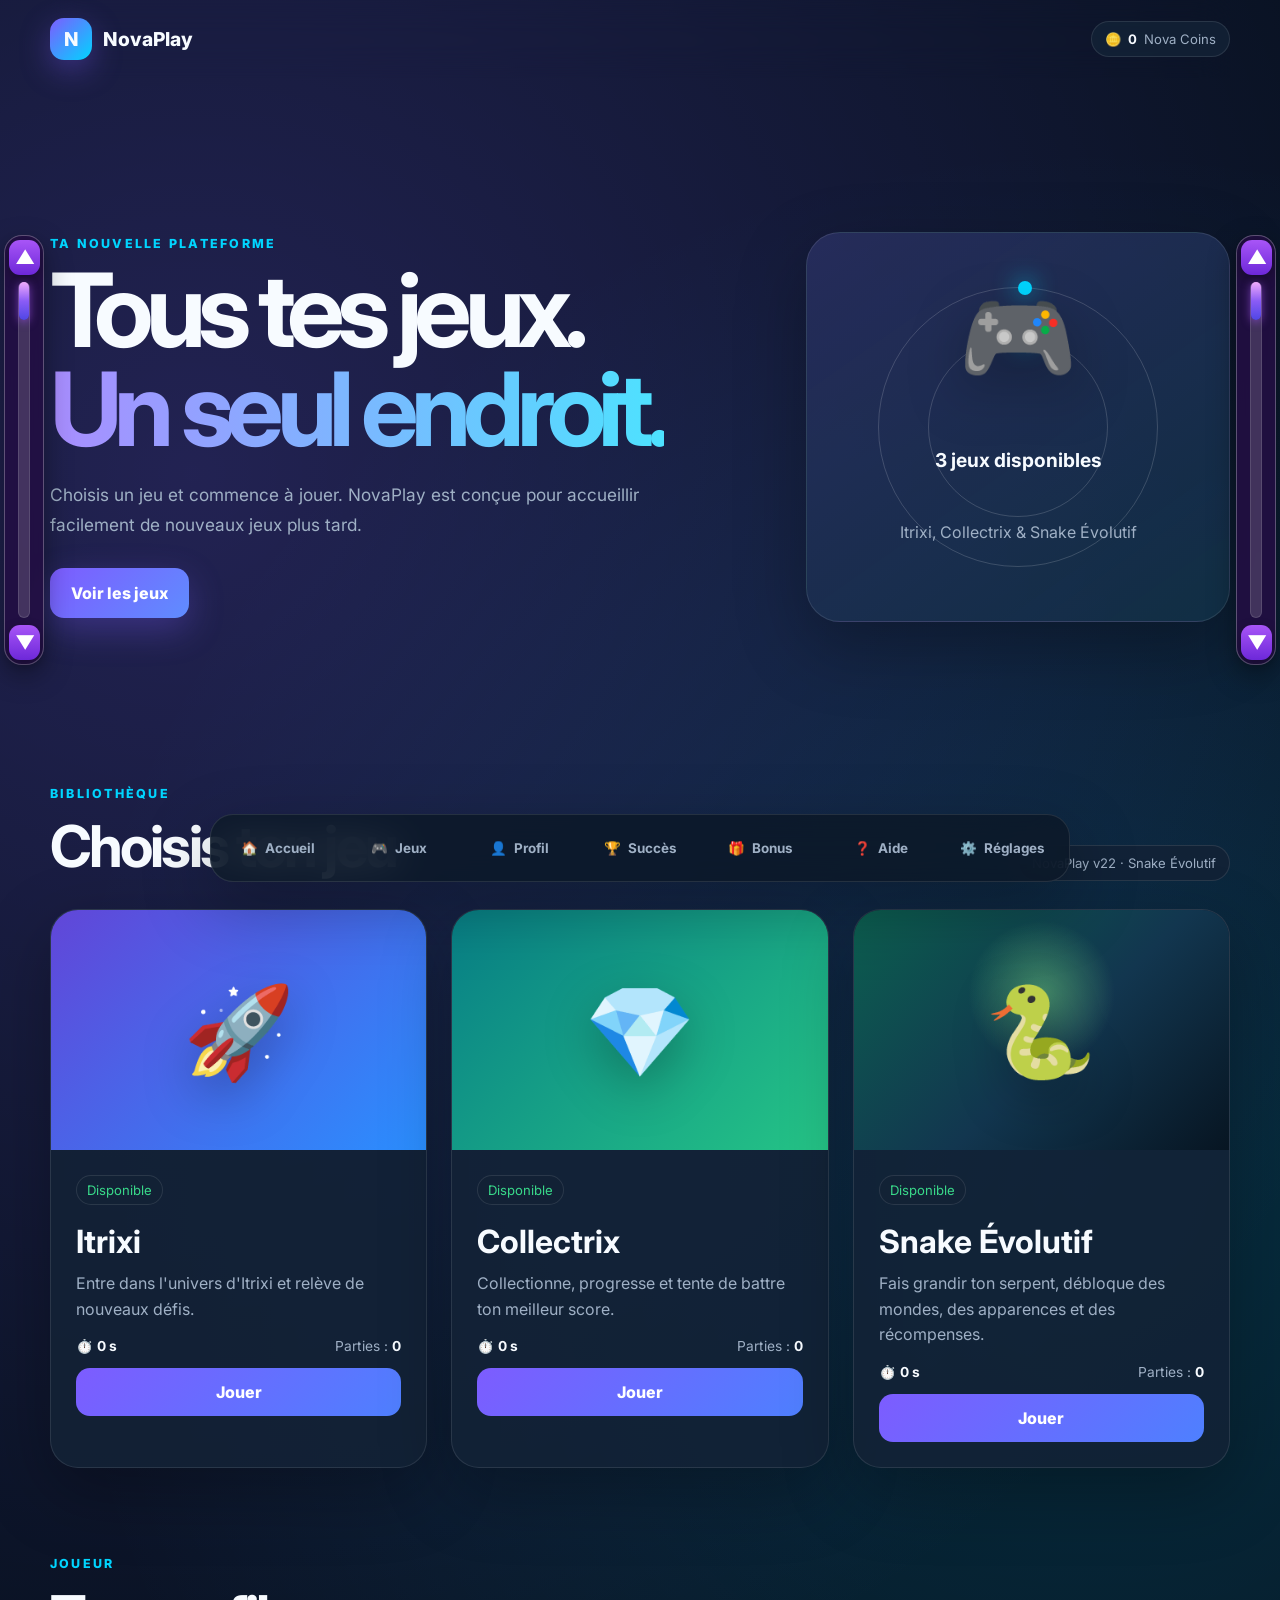
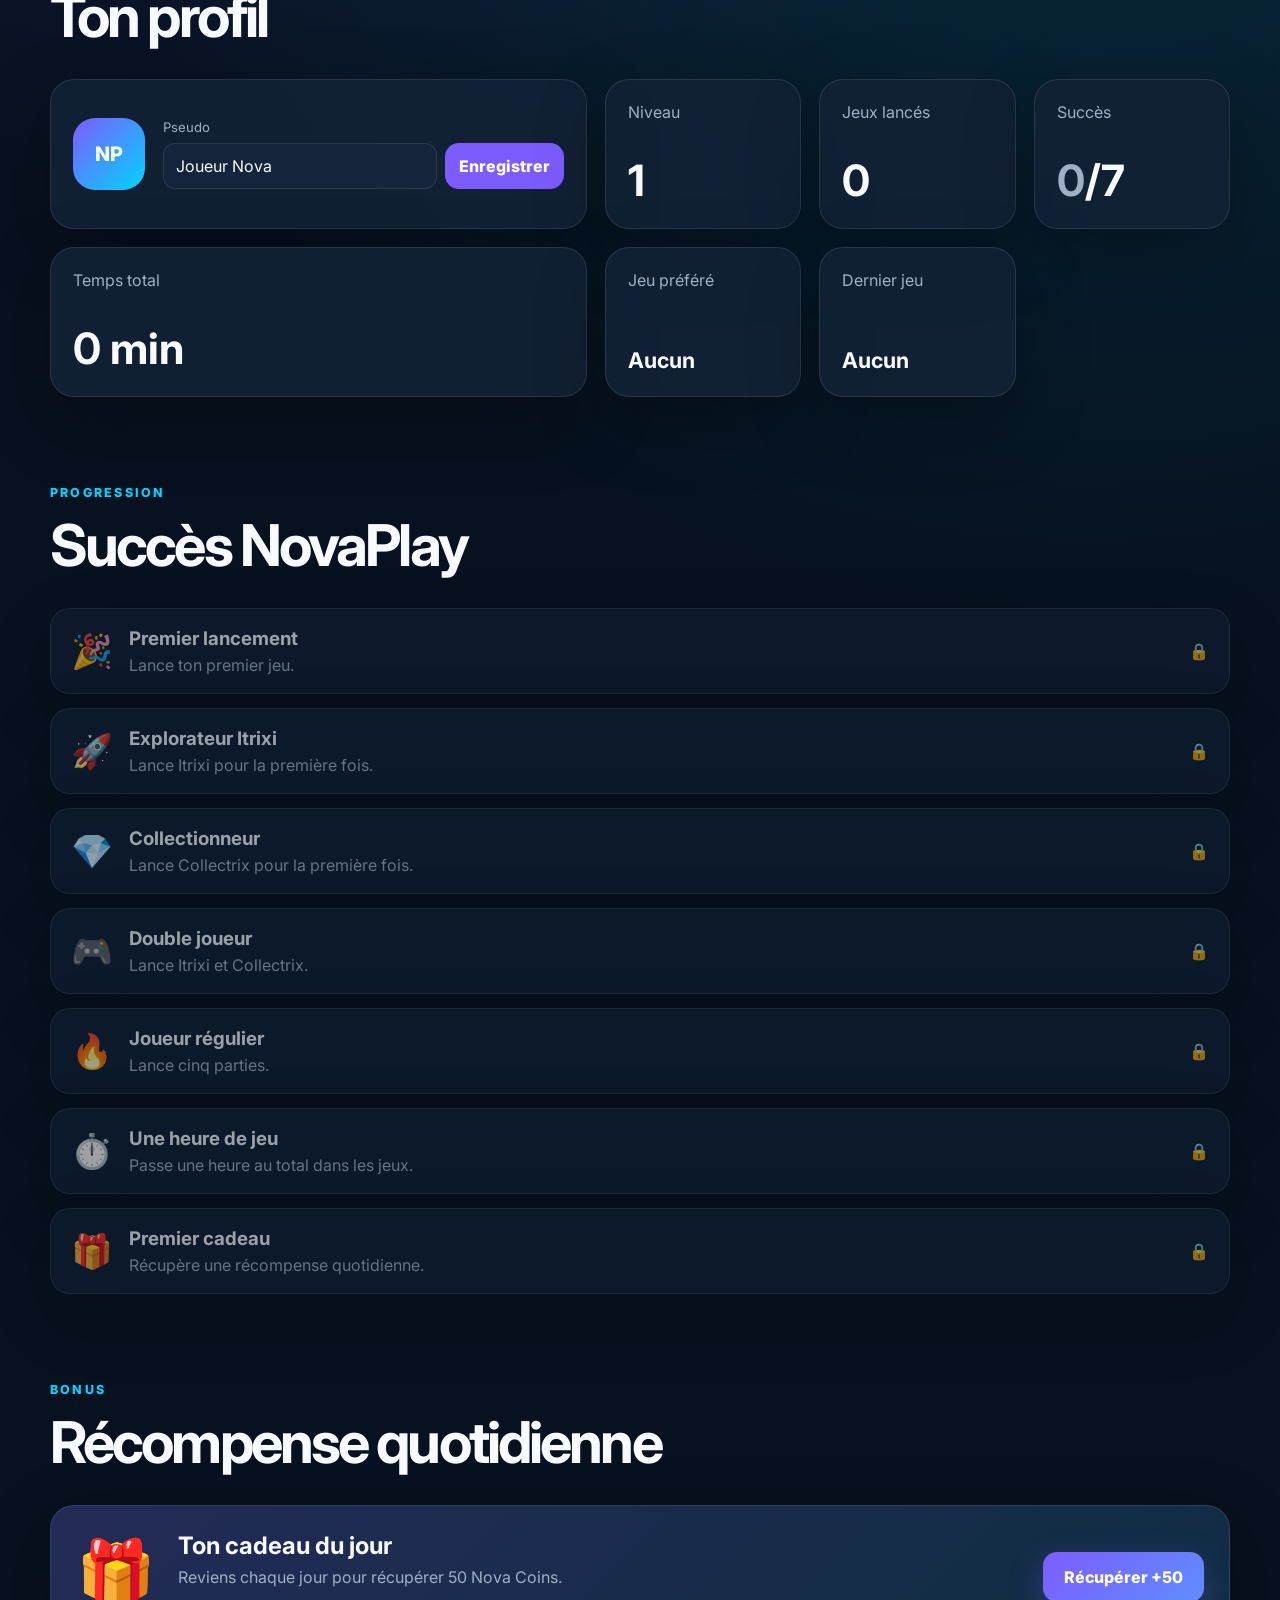
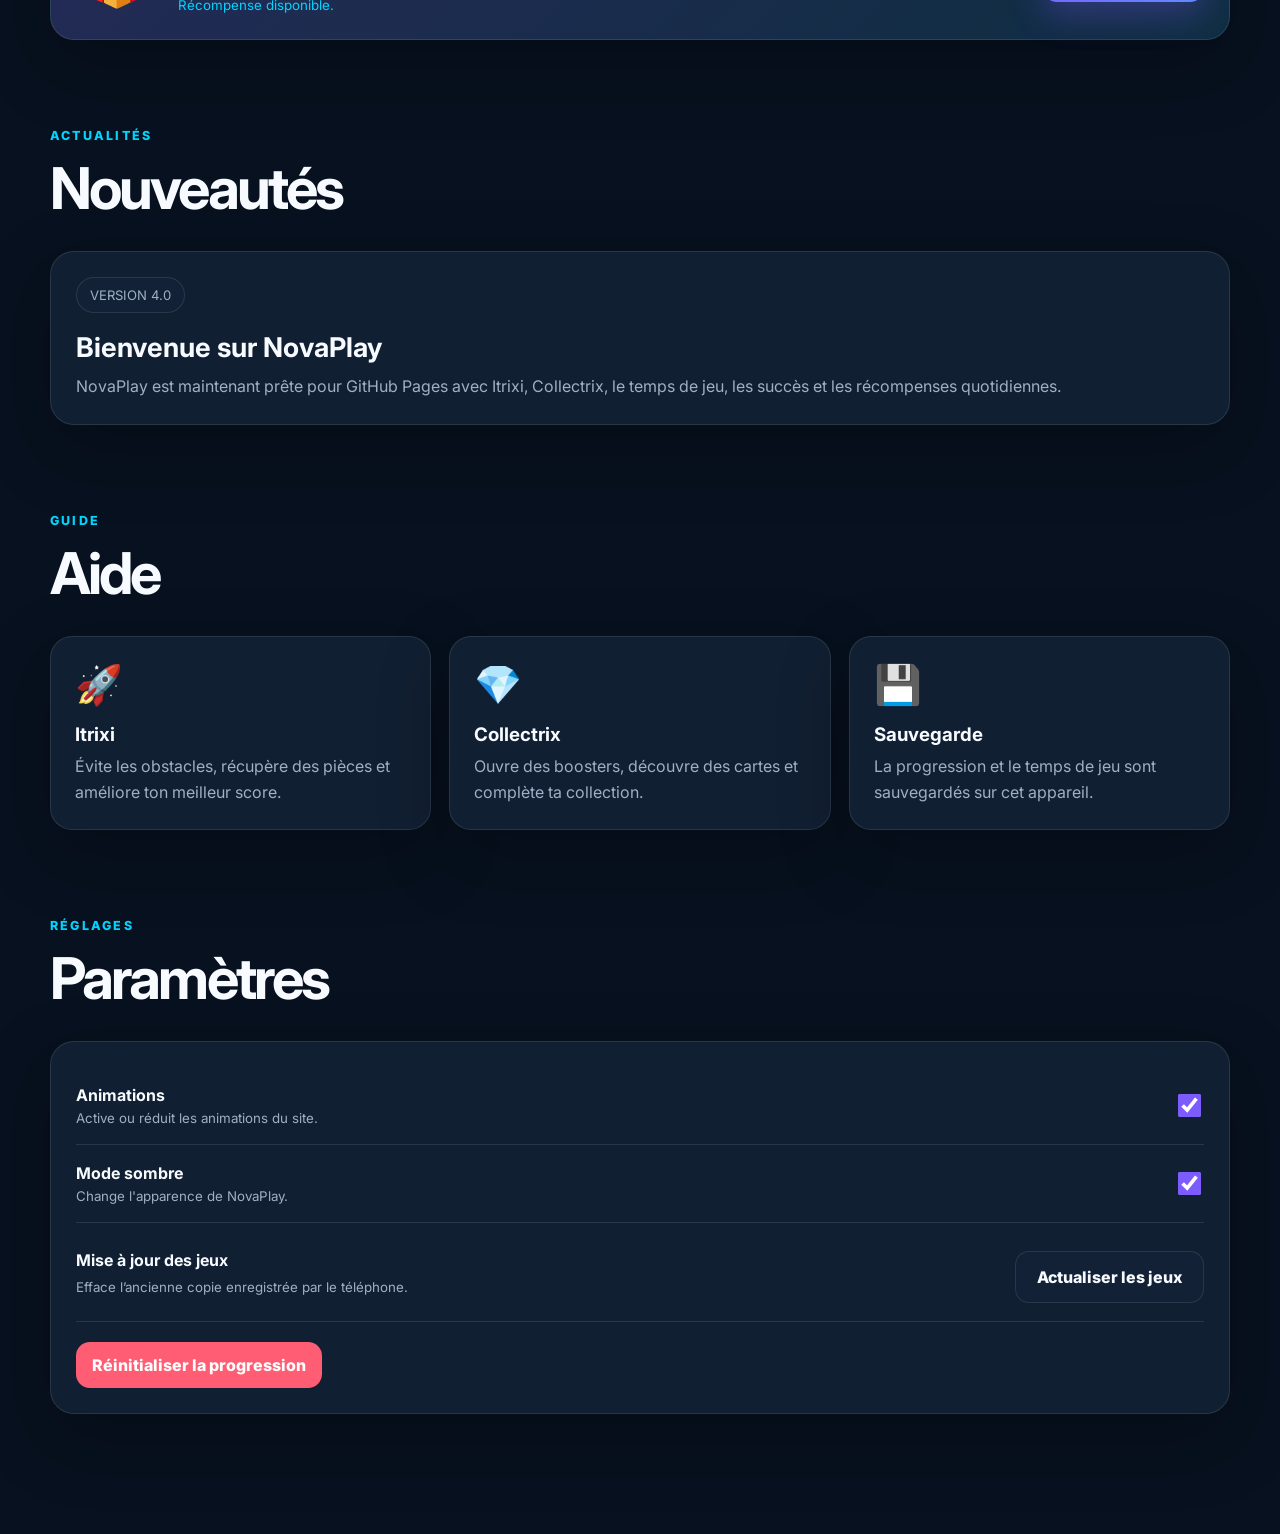
==== commit d1520f41: "Add files via upload" ====
--- a/index.html
+++ b/index.html
@@ -44,8 +44,8 @@
           <div class="orbit orbit-one"></div>
           <div class="orbit orbit-two"></div>
           <div class="controller">🎮</div>
-          <strong>2 jeux disponibles</strong>
-          <span>Itrixi & Collectrix</span>
+          <strong>3 jeux disponibles</strong>
+          <span>Itrixi, Collectrix & Snake Évolutif</span>
         </div>
       </section>
 
@@ -55,7 +55,7 @@
             <p class="eyebrow">BIBLIOTHÈQUE</p>
             <h2>Choisis ton jeu</h2>
           </div>
-          <span class="small-badge">NovaPlay v19 · Chemins GitHub corrigés</span>
+          <span class="small-badge">NovaPlay v22 · Snake Évolutif</span>
         </div>
 
         <div class="games-grid">
@@ -94,6 +94,27 @@
               </button>
             </div>
           </article>
+
+          <article class="game-card game-three">
+            <div class="game-art">
+              <span class="game-symbol">🐍</span>
+            </div>
+            <div class="game-info">
+              <span class="status">Disponible</span>
+              <h3>Snake Évolutif</h3>
+              <p>Fais grandir ton serpent, débloque des mondes, des apparences et des récompenses.</p>
+              <div class="game-meta">
+                <span>⏱️ <strong id="snakeTime">0 min</strong></span>
+                <span>Parties : <strong id="snakeLaunches">0</strong></span>
+              </div>
+              <button class="play-button"
+                      data-game="Snake Évolutif"
+                      data-key="snake"
+                      data-url="Jeux/Snake-Evolutif/index.html?v=22">
+                Jouer
+              </button>
+            </div>
+          </article>
         </div>
       </section>
 
--- a/style.css
+++ b/style.css
@@ -269,7 +269,7 @@
 
 .games-grid {
   display: grid;
-  grid-template-columns: repeat(2, 1fr);
+  grid-template-columns: repeat(3, 1fr);
   gap: 24px;
 }
 
@@ -299,6 +299,14 @@
 .game-two .game-art {
   background: linear-gradient(135deg, #087f86, #25c486);
 }
+
+
+.game-three .game-art {
+  background:
+    radial-gradient(circle at 50% 35%, rgba(138,245,141,.42), transparent 30%),
+    linear-gradient(135deg, #0c5f50, #12364f 55%, #071522);
+}
+
 
 .game-symbol {
   font-size: 5.6rem;
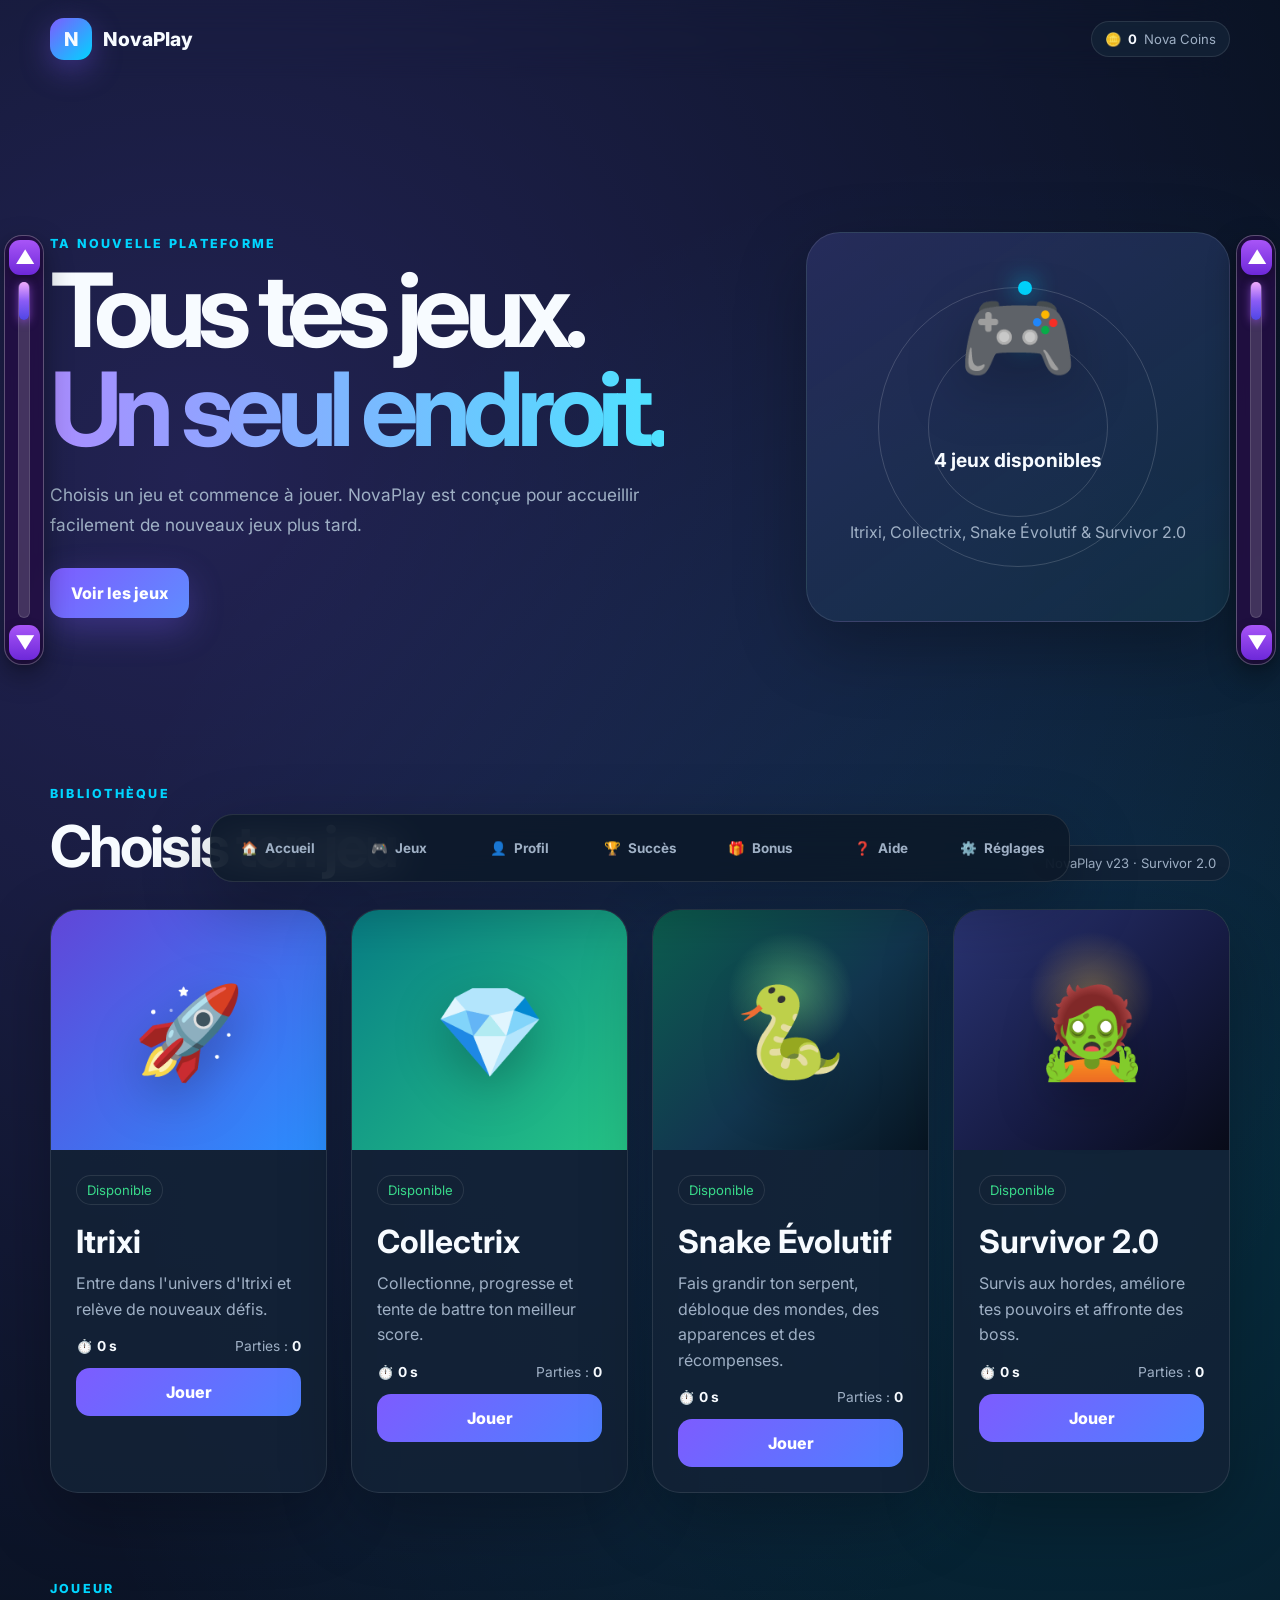
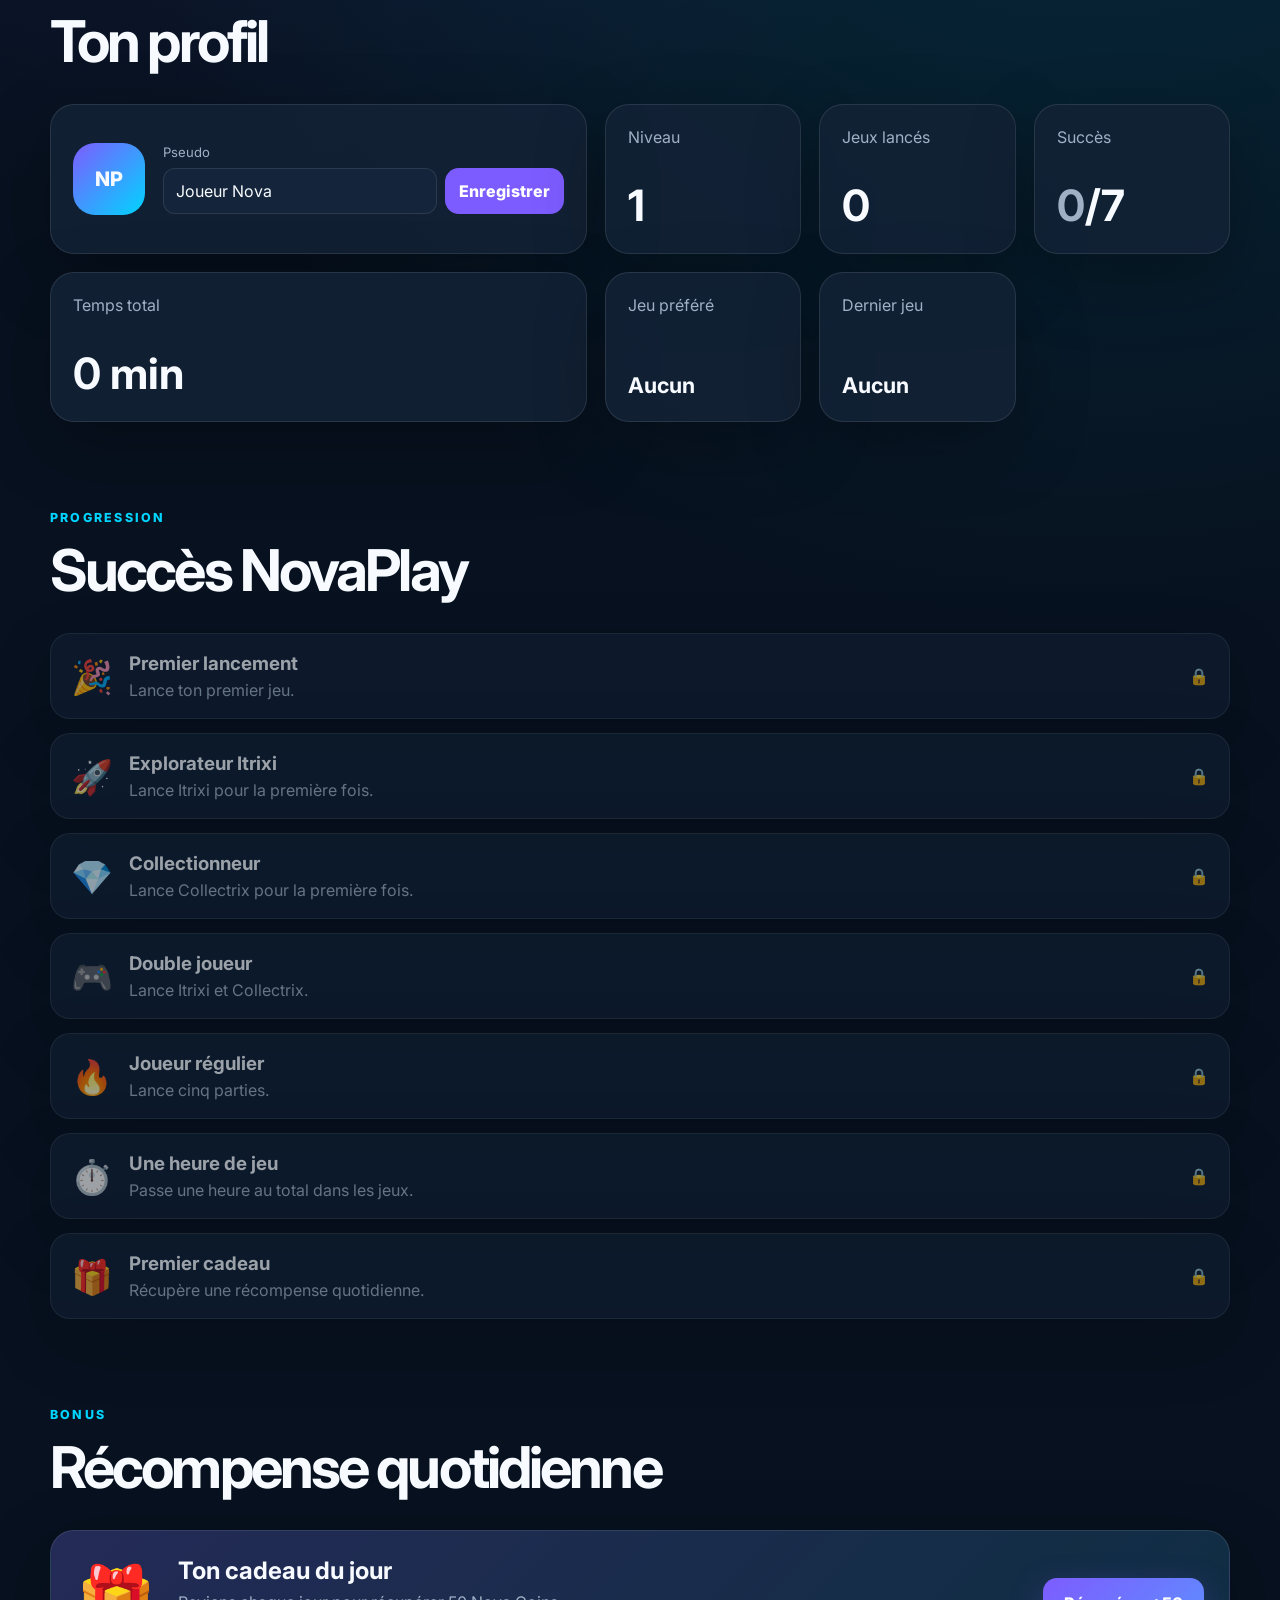
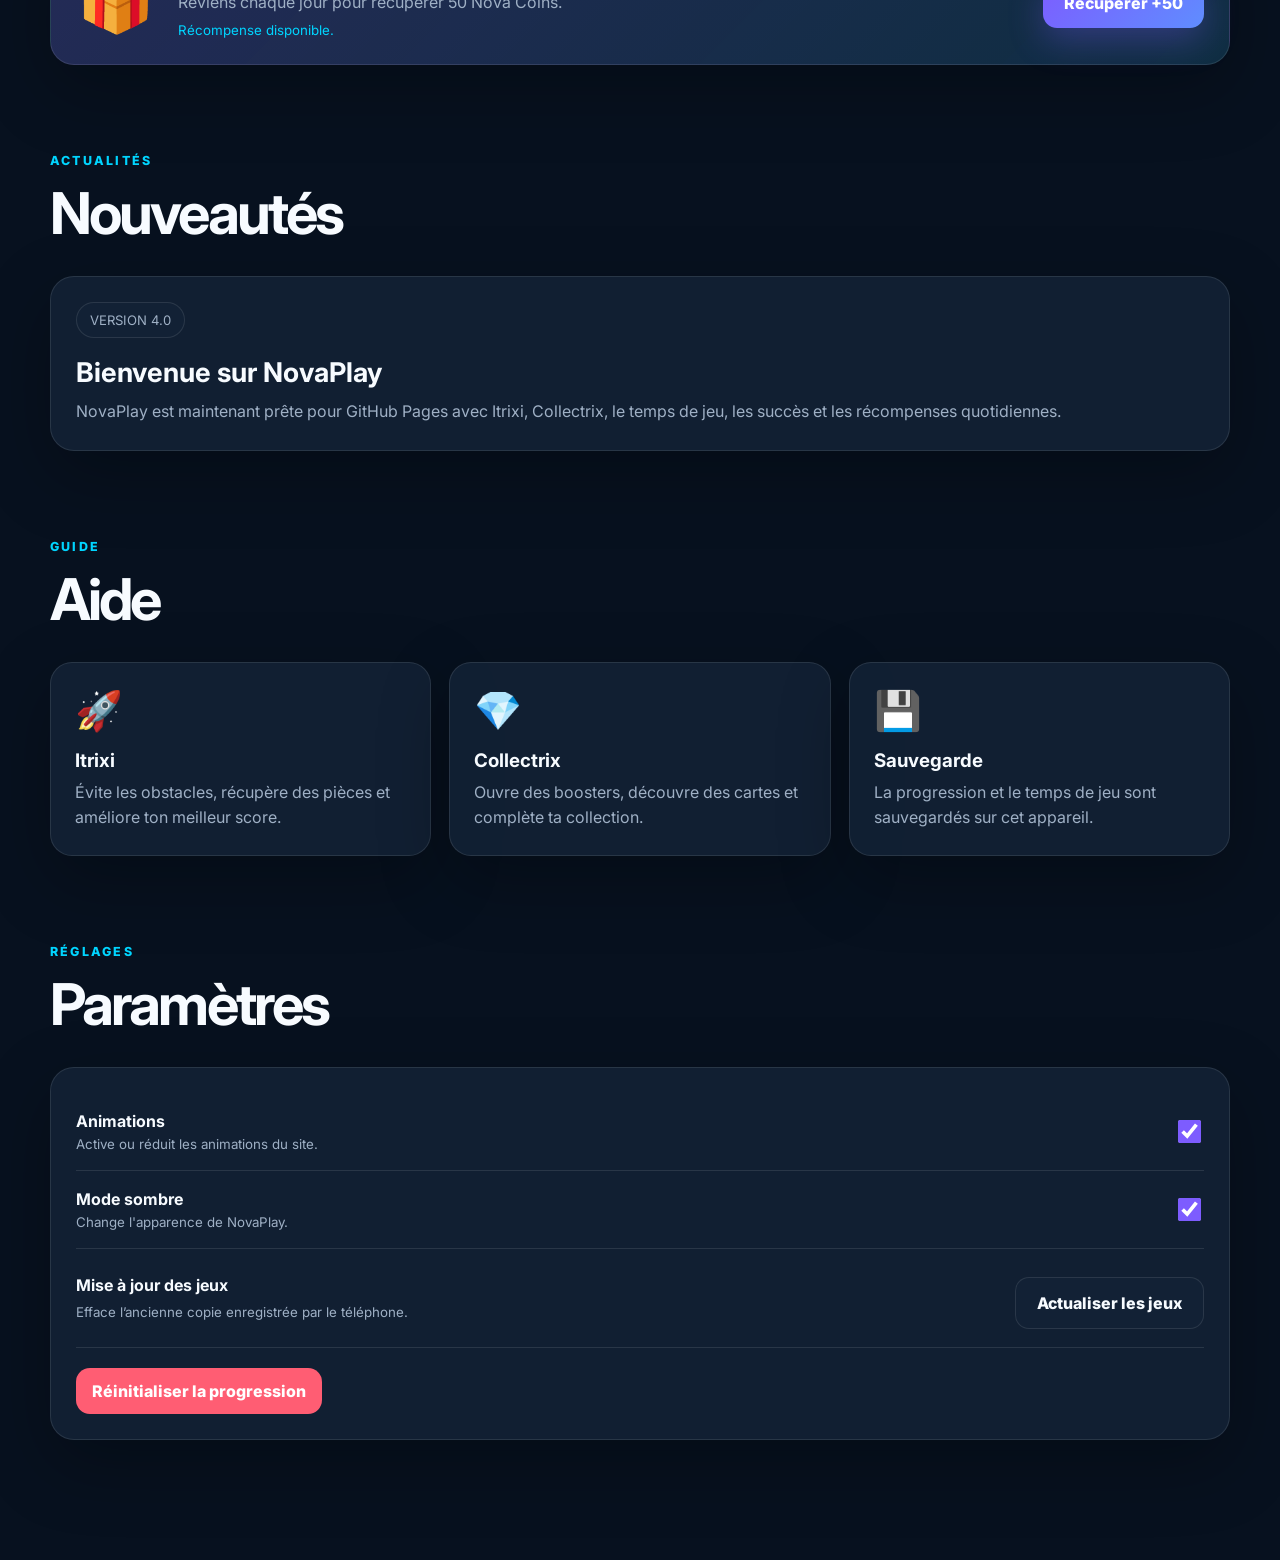
==== commit 15b44b32: "Add files via upload" ====
--- a/index.html
+++ b/index.html
@@ -44,8 +44,8 @@
           <div class="orbit orbit-one"></div>
           <div class="orbit orbit-two"></div>
           <div class="controller">🎮</div>
-          <strong>3 jeux disponibles</strong>
-          <span>Itrixi, Collectrix & Snake Évolutif</span>
+          <strong>4 jeux disponibles</strong>
+          <span>Itrixi, Collectrix, Snake Évolutif & Survivor 2.0</span>
         </div>
       </section>
 
@@ -55,7 +55,7 @@
             <p class="eyebrow">BIBLIOTHÈQUE</p>
             <h2>Choisis ton jeu</h2>
           </div>
-          <span class="small-badge">NovaPlay v22 · Snake Évolutif</span>
+          <span class="small-badge">NovaPlay v23 · Survivor 2.0</span>
         </div>
 
         <div class="games-grid">
@@ -113,6 +113,20 @@
                       data-url="Jeux/Snake-Evolutif/index.html?v=22">
                 Jouer
               </button>
+            </div>
+          </article>
+
+          <article class="game-card game-four">
+            <div class="game-art"><span class="game-symbol">🧟</span></div>
+            <div class="game-info">
+              <span class="status">Disponible</span>
+              <h3>Survivor 2.0</h3>
+              <p>Survis aux hordes, améliore tes pouvoirs et affronte des boss.</p>
+              <div class="game-meta">
+                <span>⏱️ <strong id="survivorTime">0 min</strong></span>
+                <span>Parties : <strong id="survivorLaunches">0</strong></span>
+              </div>
+              <button class="play-button" data-game="Survivor 2.0" data-key="survivor" data-url="Jeux/Survivor-2/index.html?v=23">Jouer</button>
             </div>
           </article>
         </div>
--- a/style.css
+++ b/style.css
@@ -269,7 +269,7 @@
 
 .games-grid {
   display: grid;
-  grid-template-columns: repeat(3, 1fr);
+  grid-template-columns: repeat(4, 1fr);
   gap: 24px;
 }
 
@@ -914,3 +914,7 @@
     width: 28px;
   }
 }
+
+.game-four .game-art{background:radial-gradient(circle at 50% 35%,rgba(255,207,69,.34),transparent 30%),linear-gradient(135deg,#2a3473,#171c45 55%,#080b18)}
+@media(max-width:1100px){.games-grid{grid-template-columns:repeat(2,1fr)}}
+@media(max-width:700px){.games-grid{grid-template-columns:1fr}}
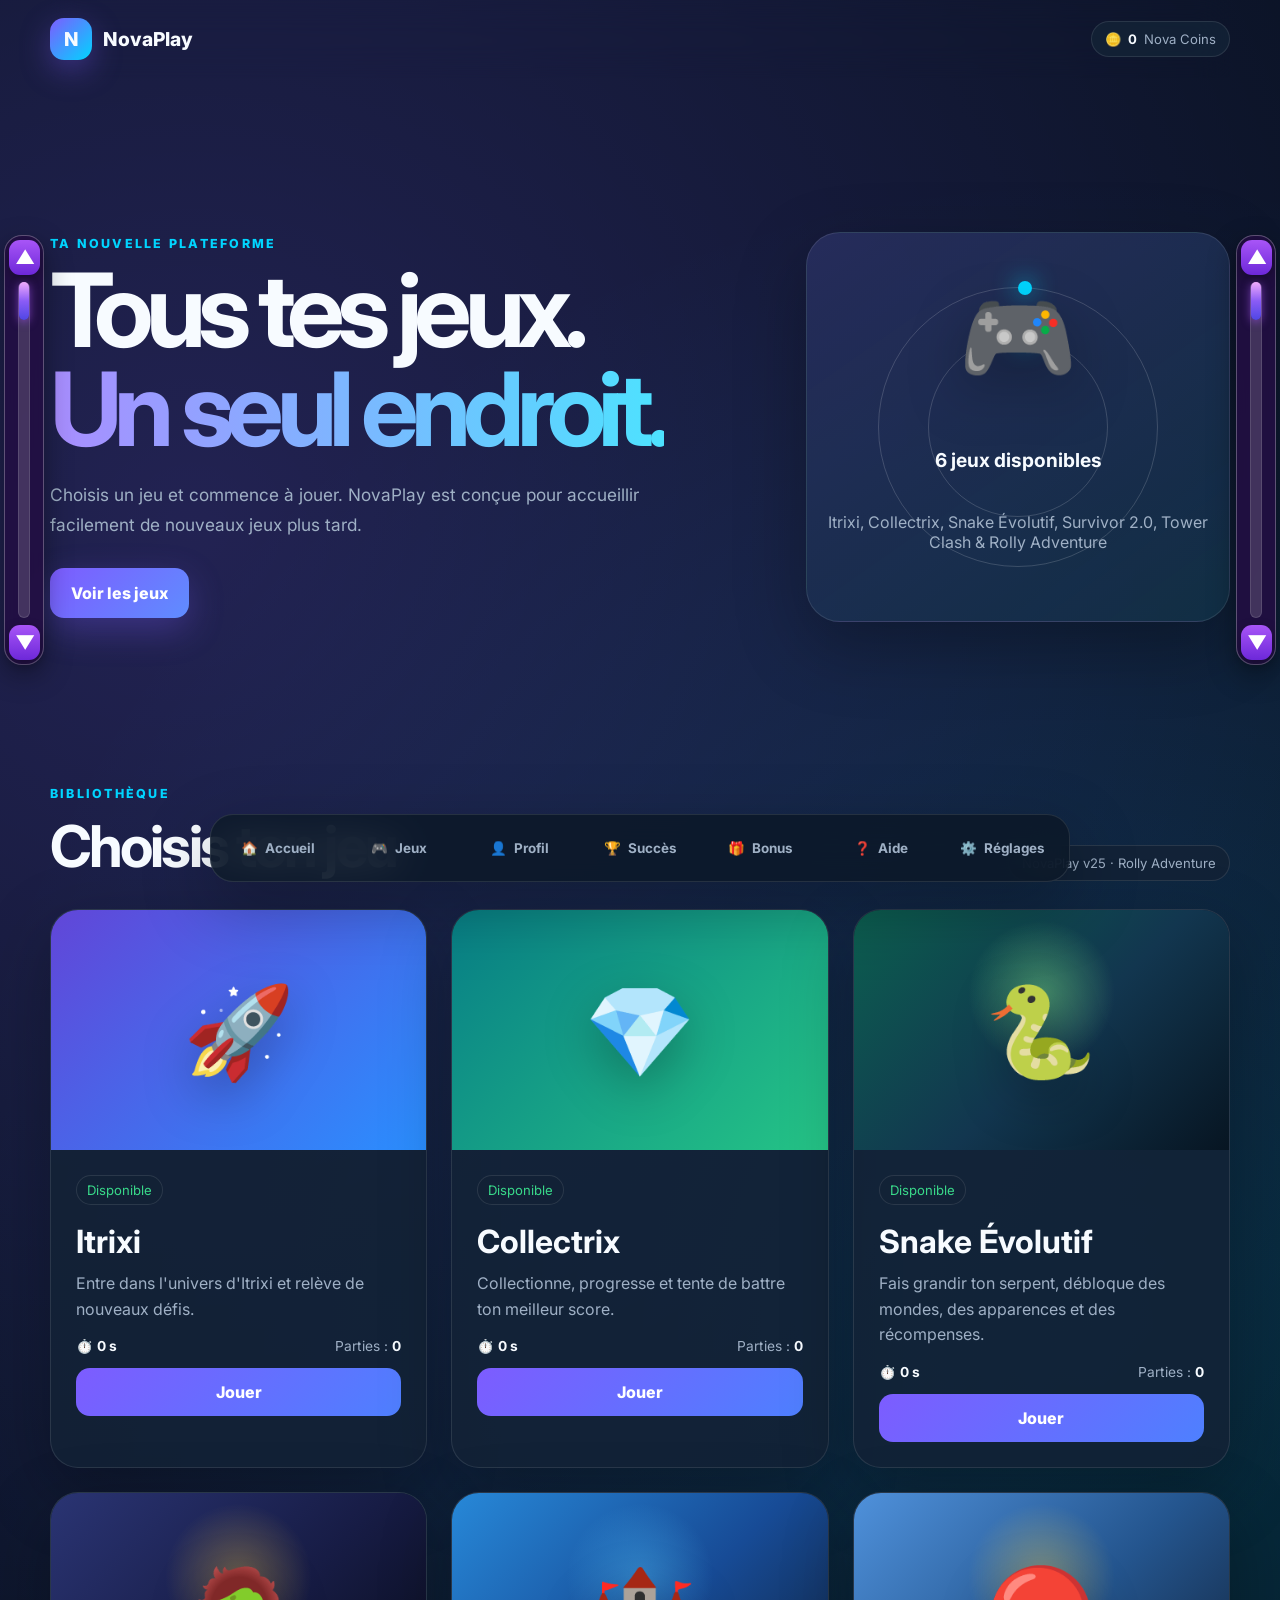
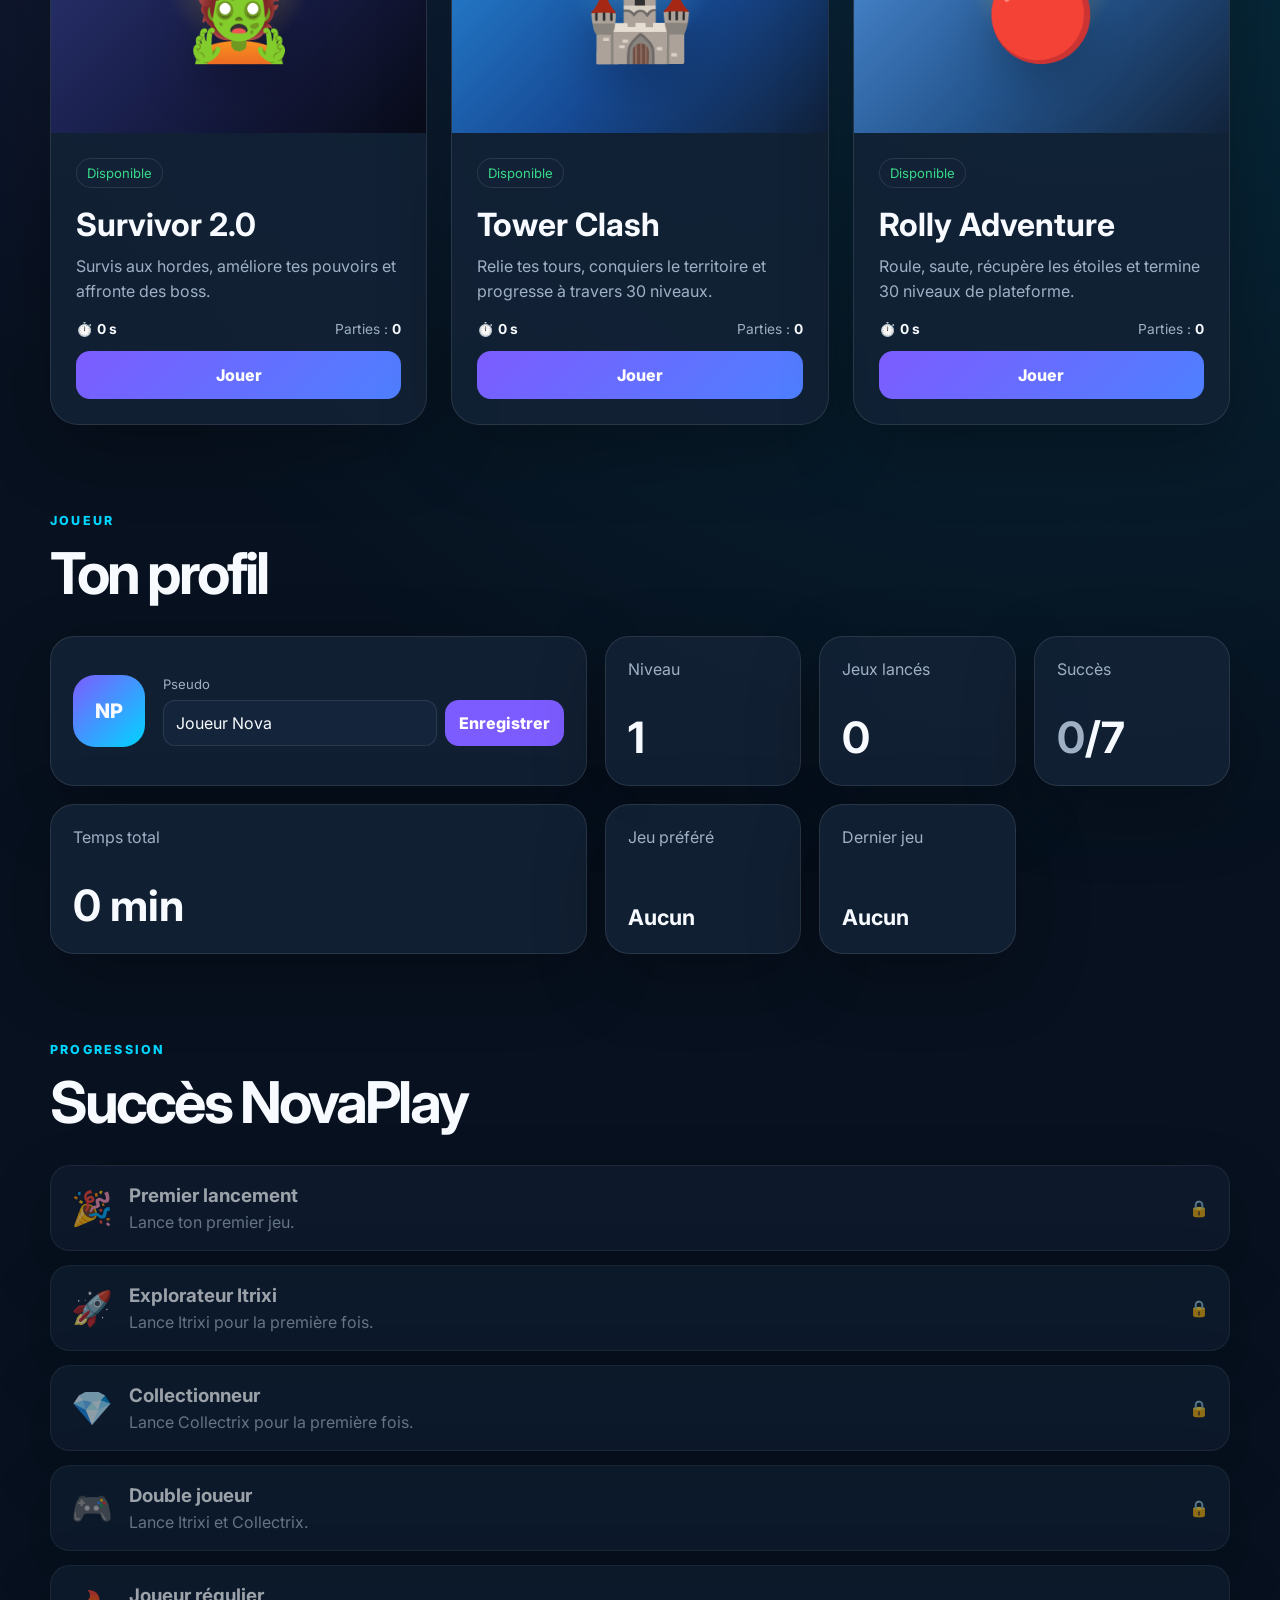
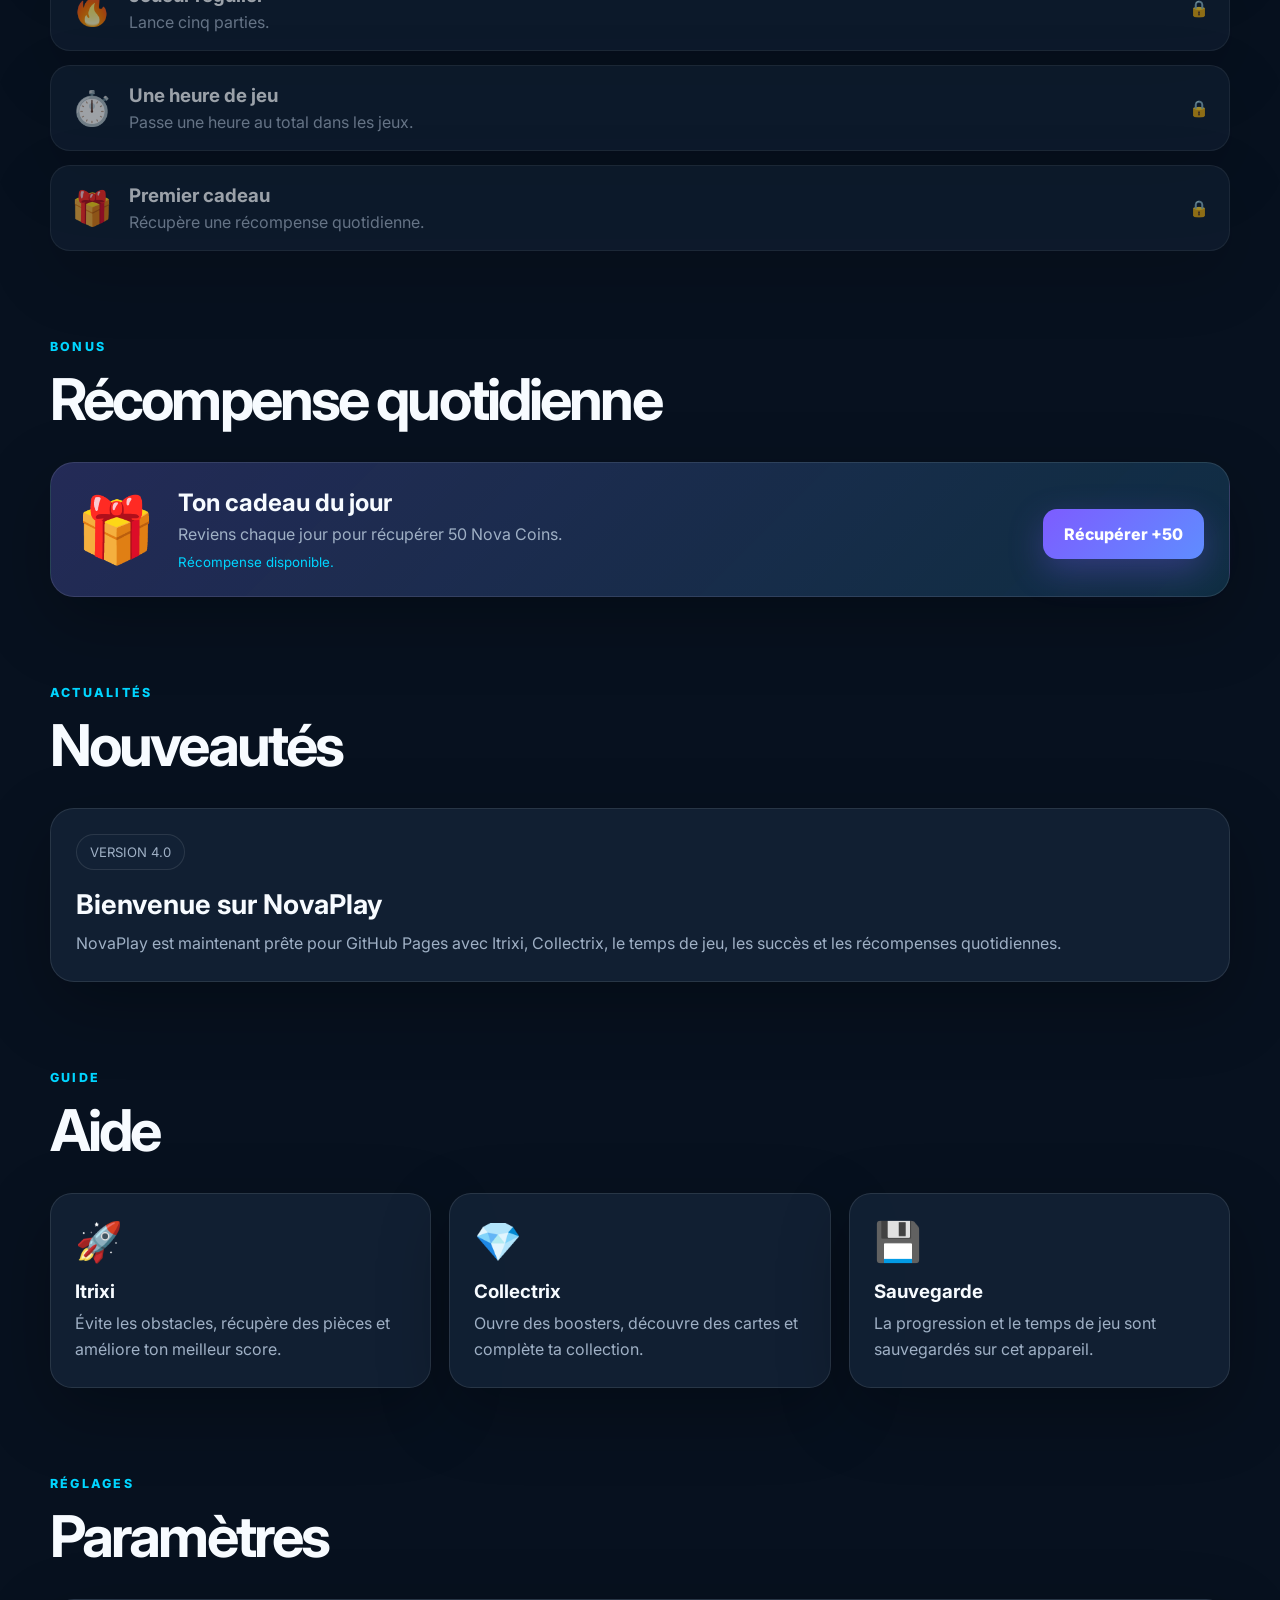
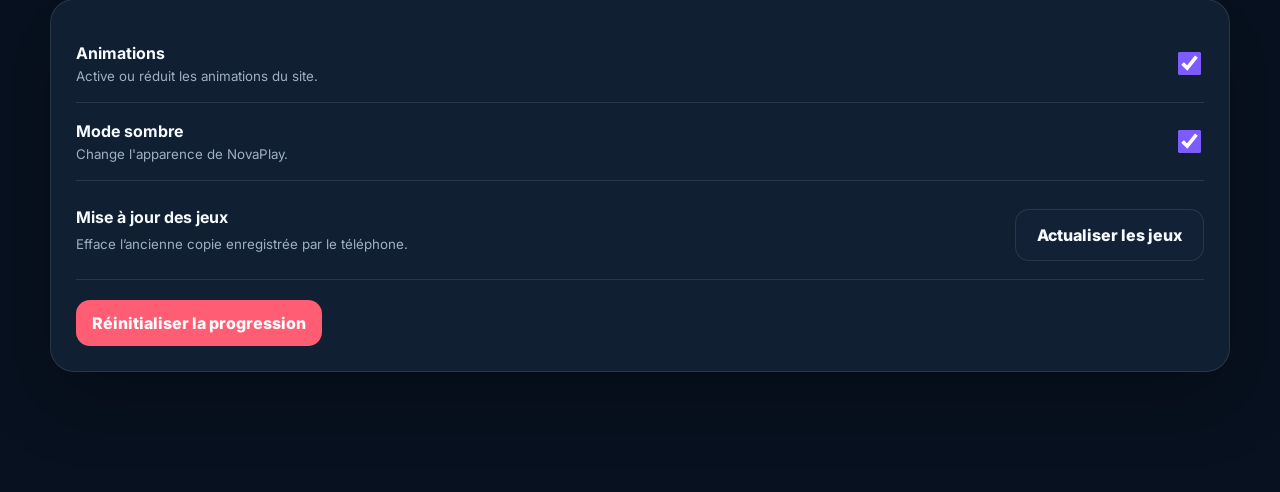
==== commit 0c3fd32f: "Add files via upload" ====
--- a/index.html
+++ b/index.html
@@ -44,8 +44,8 @@
           <div class="orbit orbit-one"></div>
           <div class="orbit orbit-two"></div>
           <div class="controller">🎮</div>
-          <strong>4 jeux disponibles</strong>
-          <span>Itrixi, Collectrix, Snake Évolutif & Survivor 2.0</span>
+          <strong>6 jeux disponibles</strong>
+          <span>Itrixi, Collectrix, Snake Évolutif, Survivor 2.0, Tower Clash & Rolly Adventure</span>
         </div>
       </section>
 
@@ -55,7 +55,7 @@
             <p class="eyebrow">BIBLIOTHÈQUE</p>
             <h2>Choisis ton jeu</h2>
           </div>
-          <span class="small-badge">NovaPlay v23 · Survivor 2.0</span>
+          <span class="small-badge">NovaPlay v25 · Rolly Adventure</span>
         </div>
 
         <div class="games-grid">
@@ -127,6 +127,41 @@
                 <span>Parties : <strong id="survivorLaunches">0</strong></span>
               </div>
               <button class="play-button" data-game="Survivor 2.0" data-key="survivor" data-url="Jeux/Survivor-2/index.html?v=23">Jouer</button>
+            </div>
+          </article>
+
+          <article class="game-card game-five">
+            <div class="game-art"><span class="game-symbol">🏰</span></div>
+            <div class="game-info">
+              <span class="status">Disponible</span>
+              <h3>Tower Clash</h3>
+              <p>Relie tes tours, conquiers le territoire et progresse à travers 30 niveaux.</p>
+              <div class="game-meta">
+                <span>⏱️ <strong id="towerTime">0 min</strong></span>
+                <span>Parties : <strong id="towerLaunches">0</strong></span>
+              </div>
+              <button class="play-button" data-game="Tower Clash" data-key="tower" data-url="Jeux/Tower-Clash/index.html?v=24">Jouer</button>
+            </div>
+          </article>
+
+          <article class="game-card game-six">
+            <div class="game-art">
+              <span class="game-symbol">🔴</span>
+            </div>
+            <div class="game-info">
+              <span class="status">Disponible</span>
+              <h3>Rolly Adventure</h3>
+              <p>Roule, saute, récupère les étoiles et termine 30 niveaux de plateforme.</p>
+              <div class="game-meta">
+                <span>⏱️ <strong id="rollyTime">0 min</strong></span>
+                <span>Parties : <strong id="rollyLaunches">0</strong></span>
+              </div>
+              <button class="play-button"
+                      data-game="Rolly Adventure"
+                      data-key="rolly"
+                      data-url="Jeux/Rolly-Adventure/index.html?v=25">
+                Jouer
+              </button>
             </div>
           </article>
         </div>
--- a/style.css
+++ b/style.css
@@ -269,7 +269,7 @@
 
 .games-grid {
   display: grid;
-  grid-template-columns: repeat(4, 1fr);
+  grid-template-columns: repeat(6, 1fr);
   gap: 24px;
 }
 
@@ -918,3 +918,17 @@
 .game-four .game-art{background:radial-gradient(circle at 50% 35%,rgba(255,207,69,.34),transparent 30%),linear-gradient(135deg,#2a3473,#171c45 55%,#080b18)}
 @media(max-width:1100px){.games-grid{grid-template-columns:repeat(2,1fr)}}
 @media(max-width:700px){.games-grid{grid-template-columns:1fr}}
+
+.game-five .game-art{background:radial-gradient(circle at 50% 35%,rgba(85,198,255,.38),transparent 30%),linear-gradient(135deg,#2788d8,#174b96 55%,#10213b)}
+@media(max-width:1350px){.games-grid{grid-template-columns:repeat(3,1fr)}}
+@media(max-width:950px){.games-grid{grid-template-columns:repeat(2,1fr)}}
+@media(max-width:700px){.games-grid{grid-template-columns:1fr}}
+
+.game-six .game-art{
+  background:
+    radial-gradient(circle at 50% 35%,rgba(255,214,74,.38),transparent 30%),
+    linear-gradient(135deg,#4f91db,#24558e 55%,#12233b)
+}
+@media(max-width:1550px){.games-grid{grid-template-columns:repeat(3,1fr)}}
+@media(max-width:950px){.games-grid{grid-template-columns:repeat(2,1fr)}}
+@media(max-width:700px){.games-grid{grid-template-columns:1fr}}
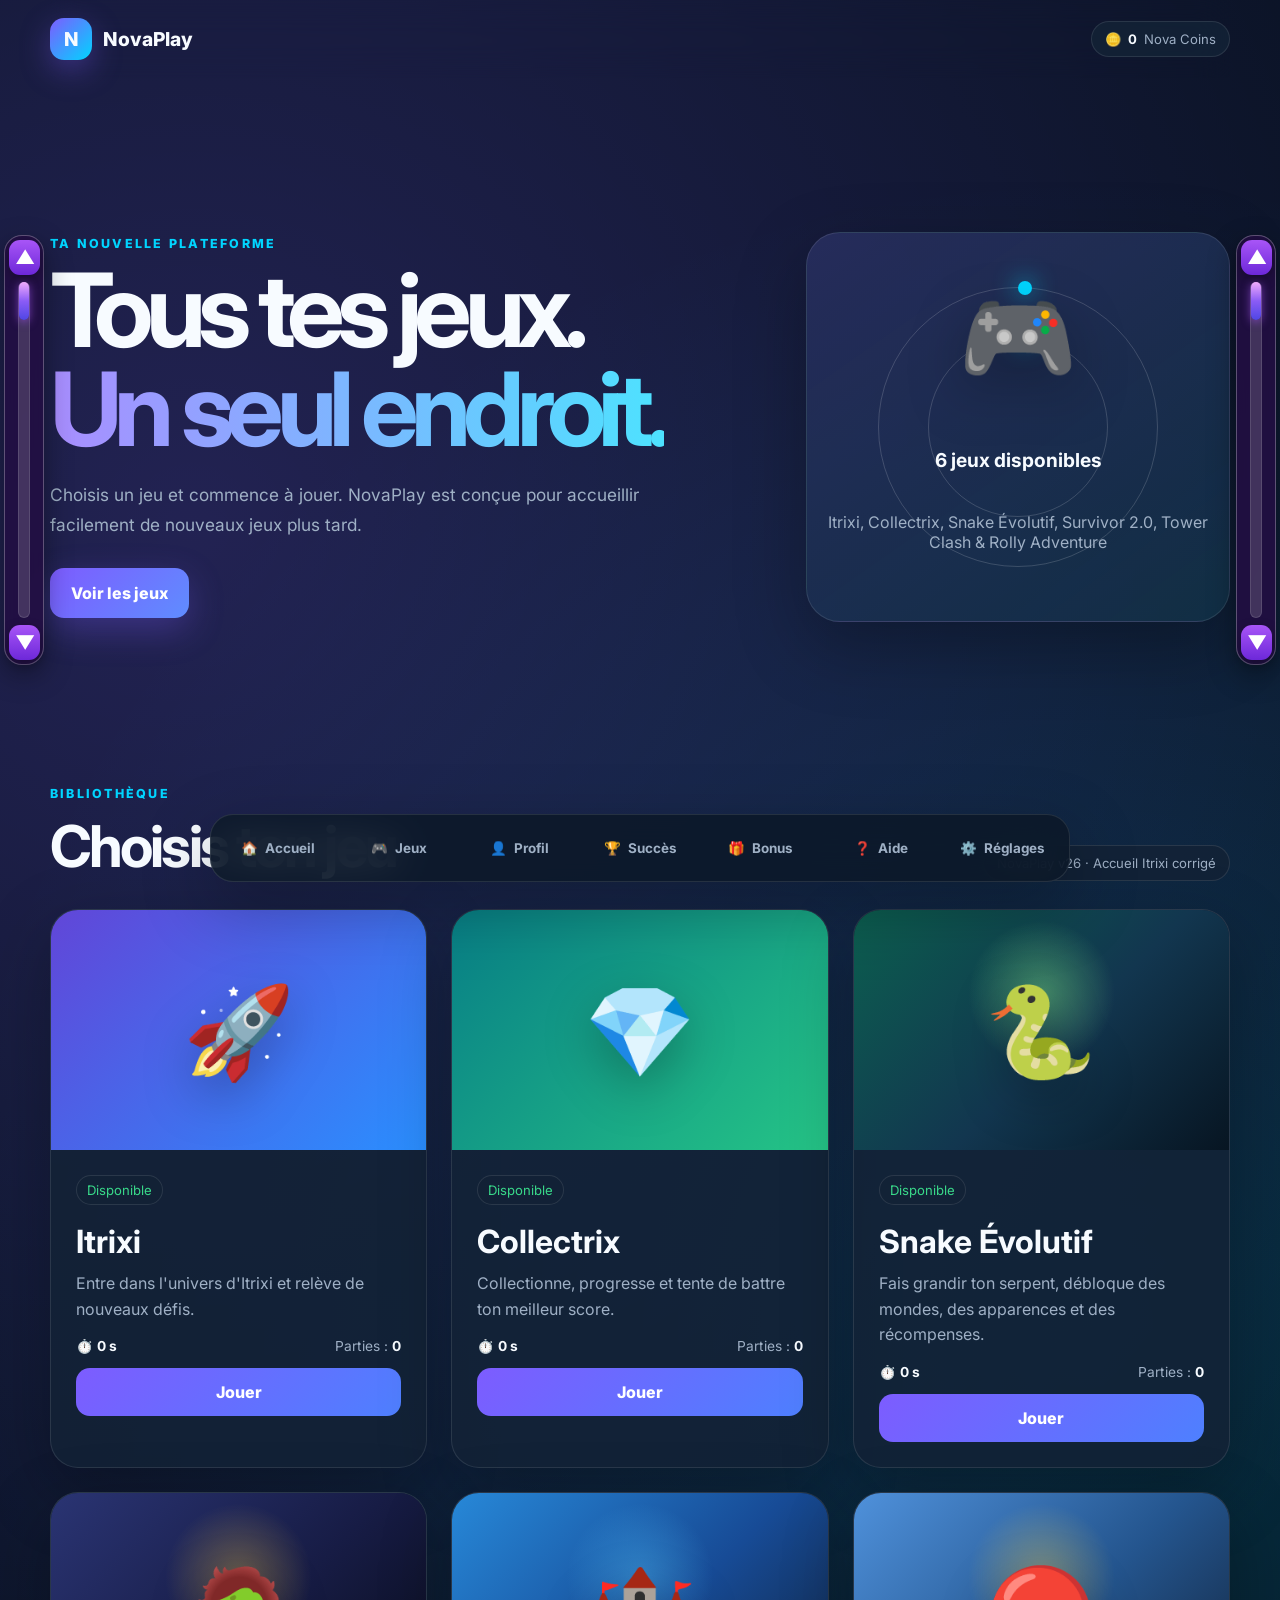
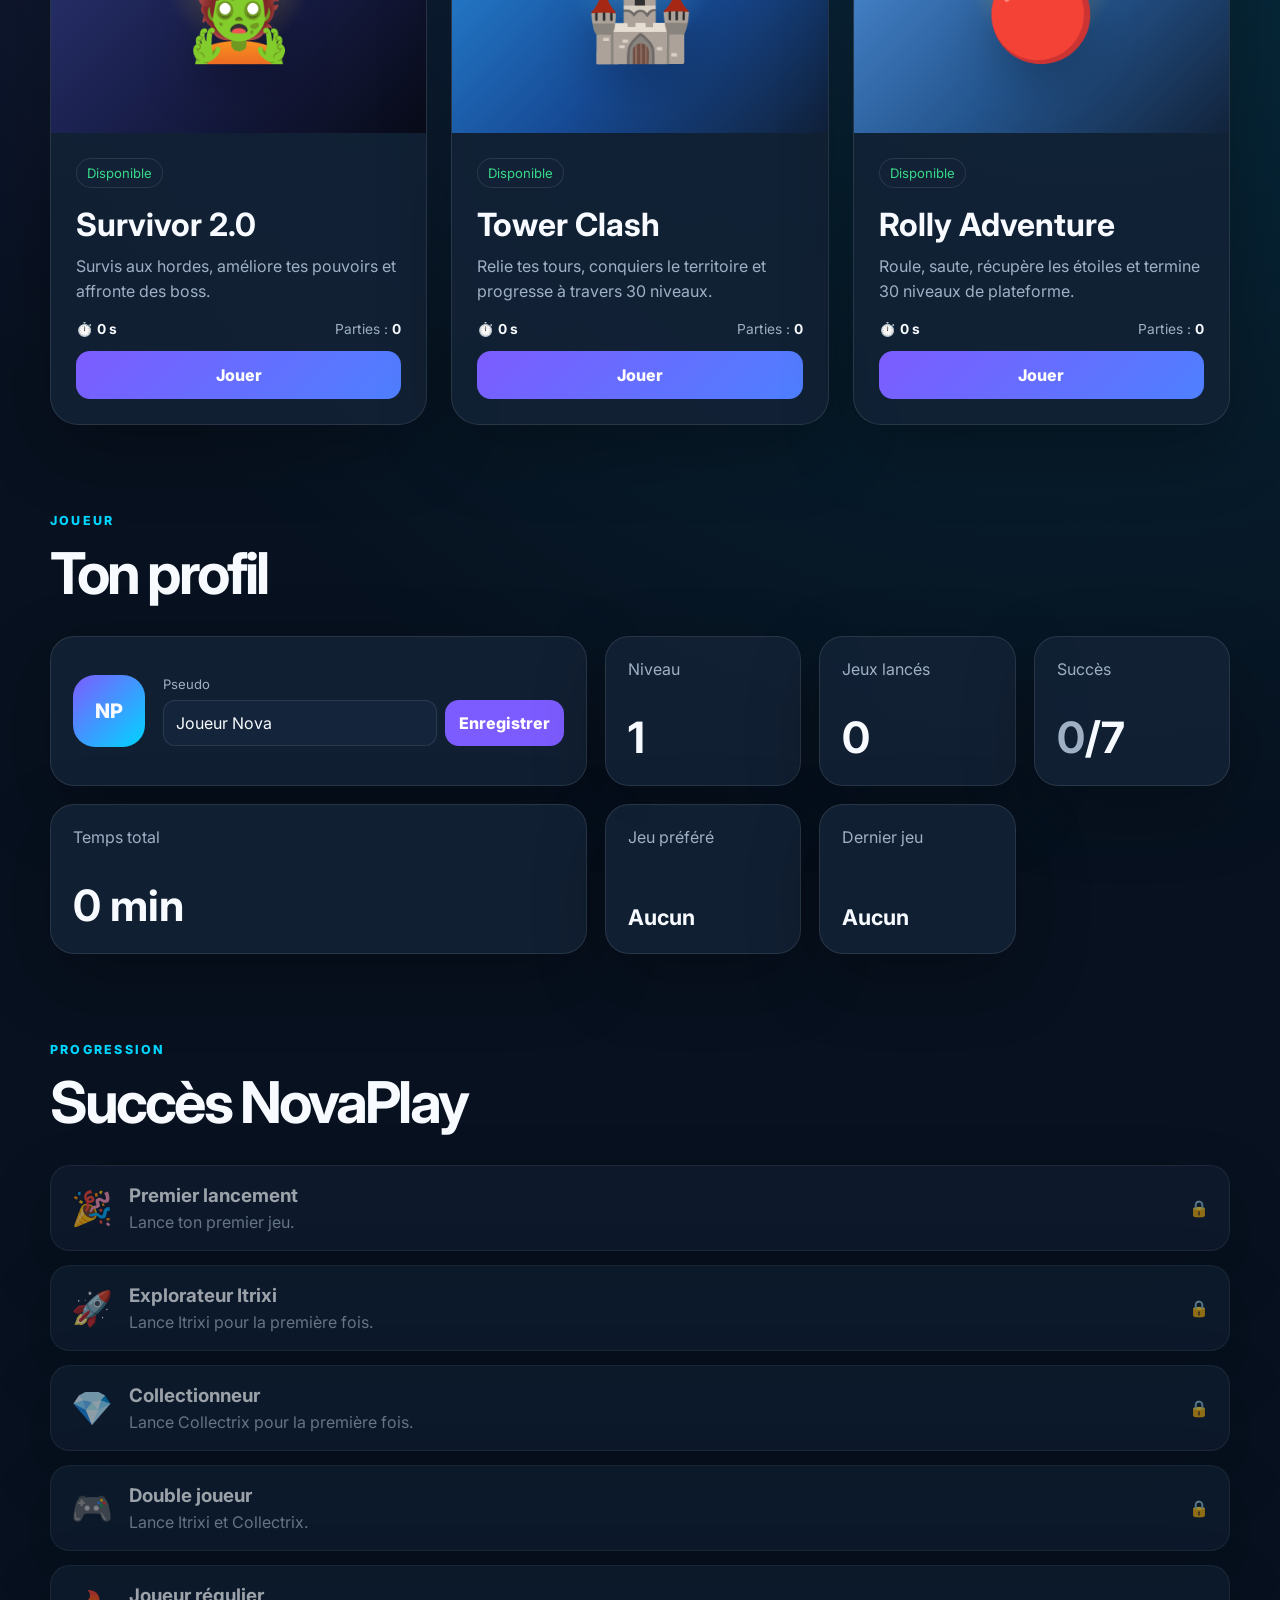
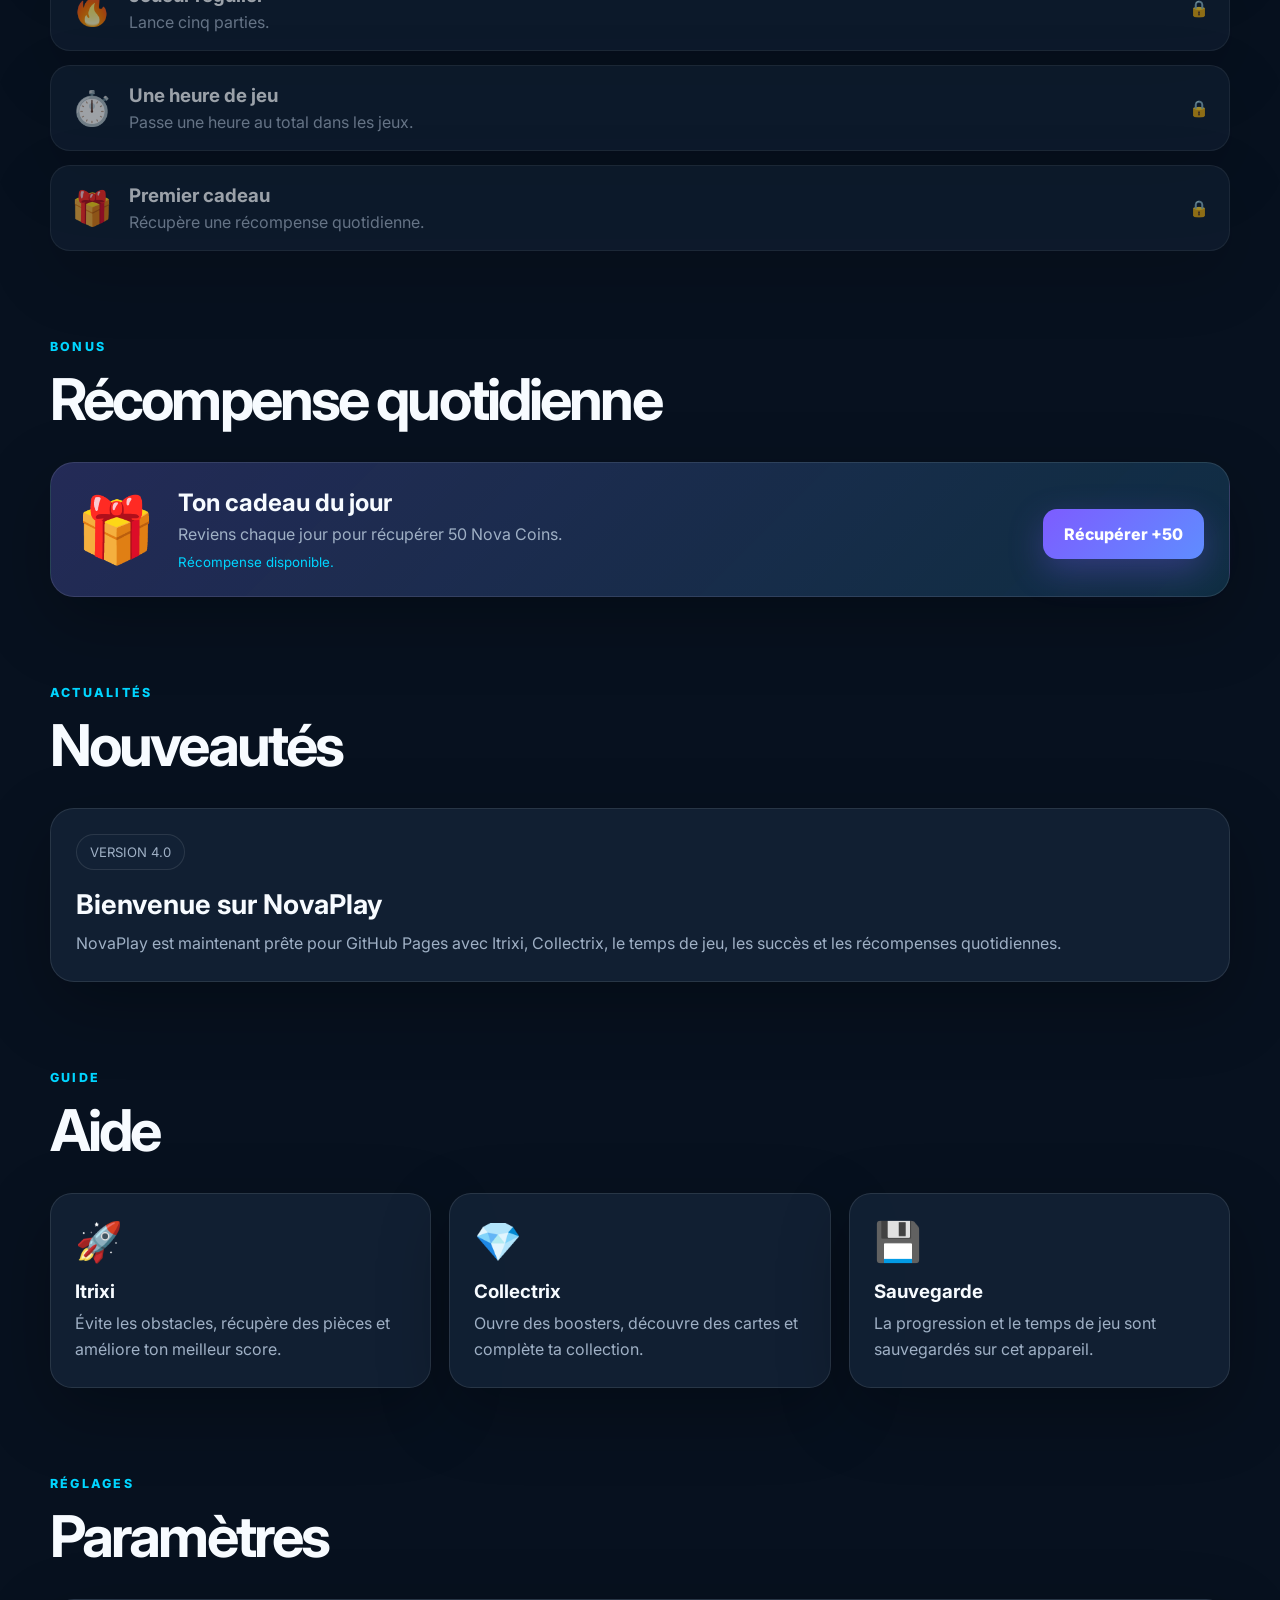
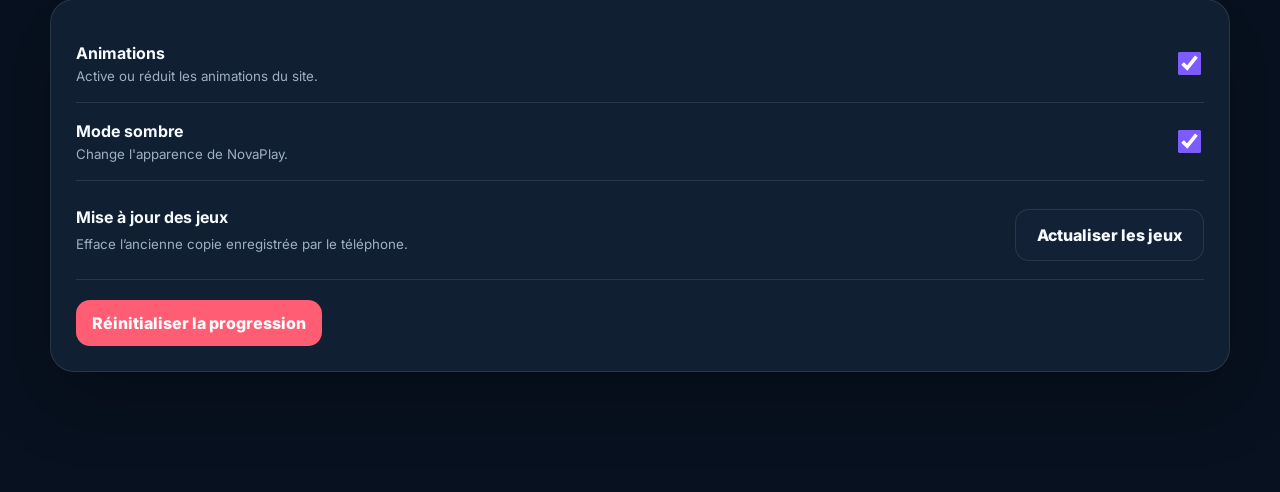
==== commit 8b29fcbc: "Add files via upload" ====
--- a/index.html
+++ b/index.html
@@ -55,7 +55,7 @@
             <p class="eyebrow">BIBLIOTHÈQUE</p>
             <h2>Choisis ton jeu</h2>
           </div>
-          <span class="small-badge">NovaPlay v25 · Rolly Adventure</span>
+          <span class="small-badge">NovaPlay v26 · Accueil Itrixi corrigé</span>
         </div>
 
         <div class="games-grid">
@@ -71,7 +71,7 @@
                 <span>⏱️ <strong id="itrixiTime">0 min</strong></span>
                 <span>Parties : <strong id="itrixiLaunches">0</strong></span>
               </div>
-              <button class="play-button" data-game="Itrixi" data-key="itrixi" data-url="Jeux/Itrixi/index.html?v=19">
+              <button class="play-button" data-game="Itrixi" data-key="itrixi" data-url="Jeux/Itrixi/index.html?v=26">
                 Jouer
               </button>
             </div>
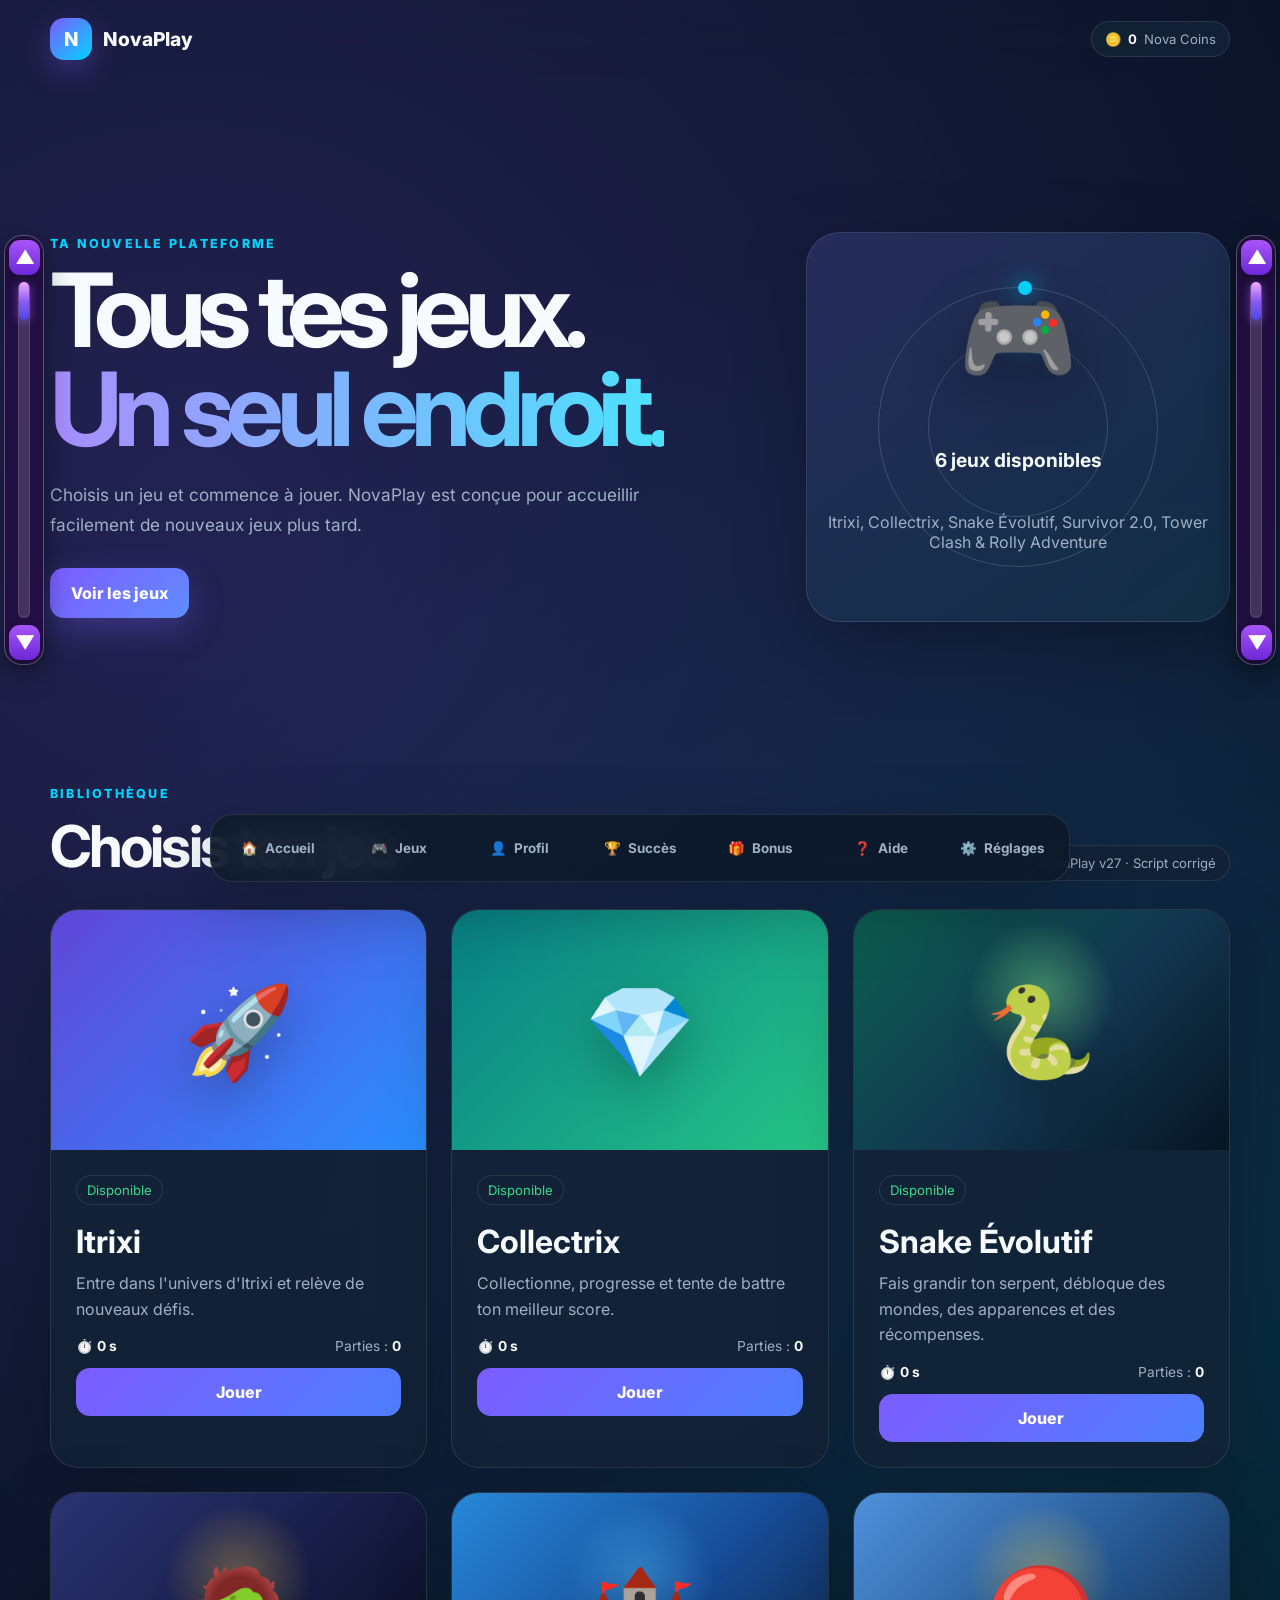
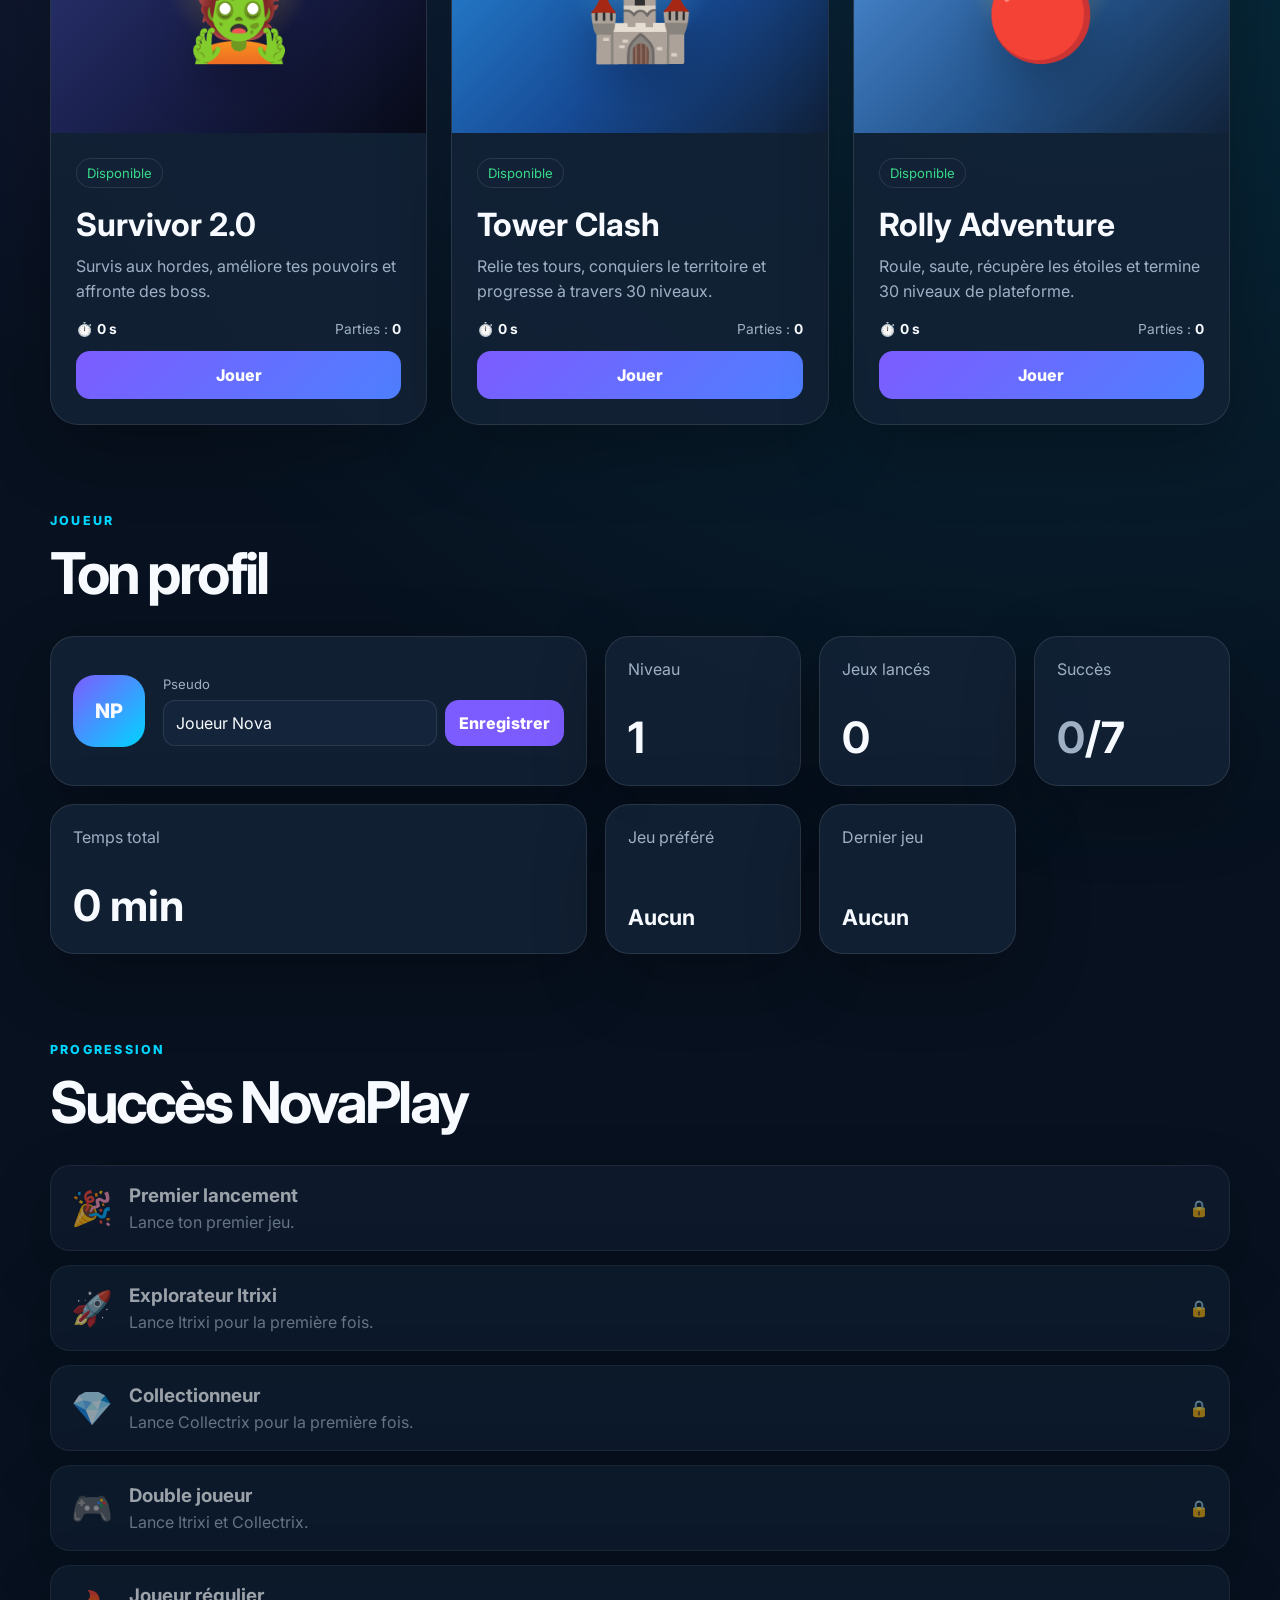
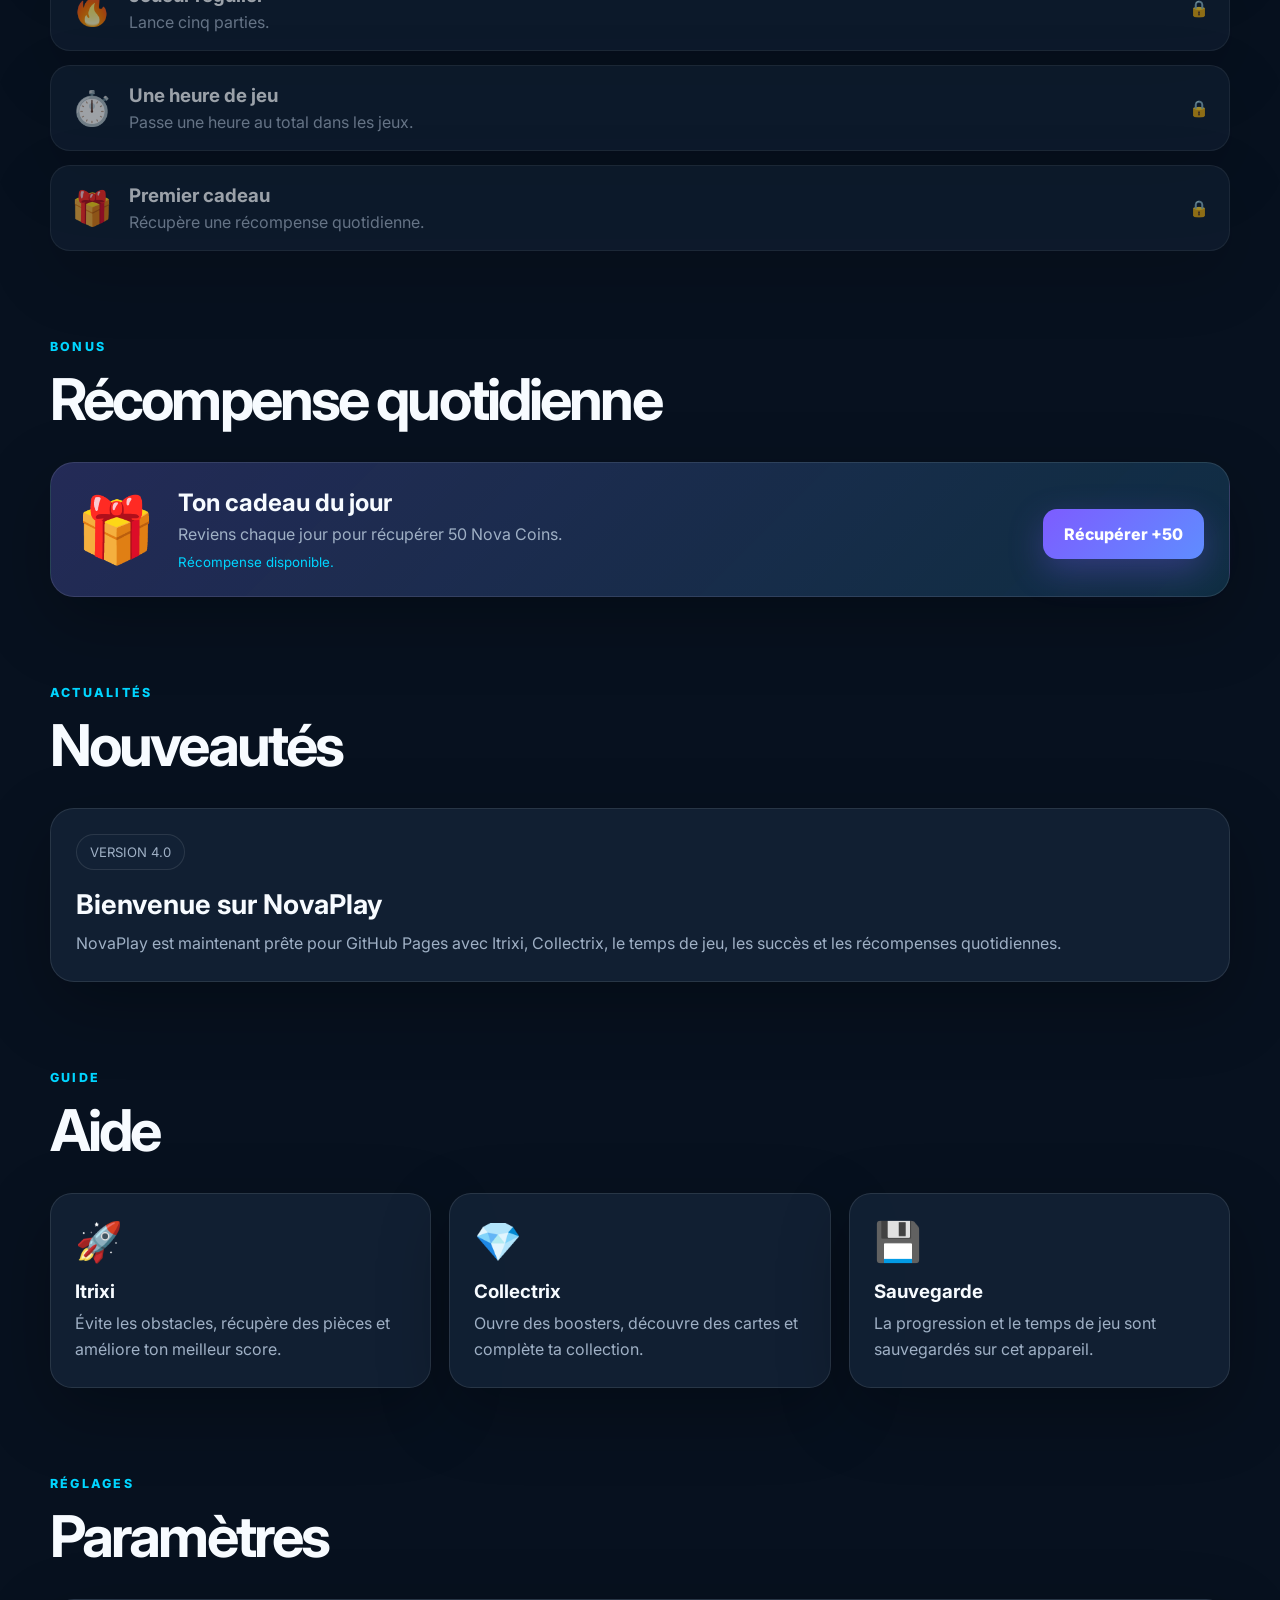
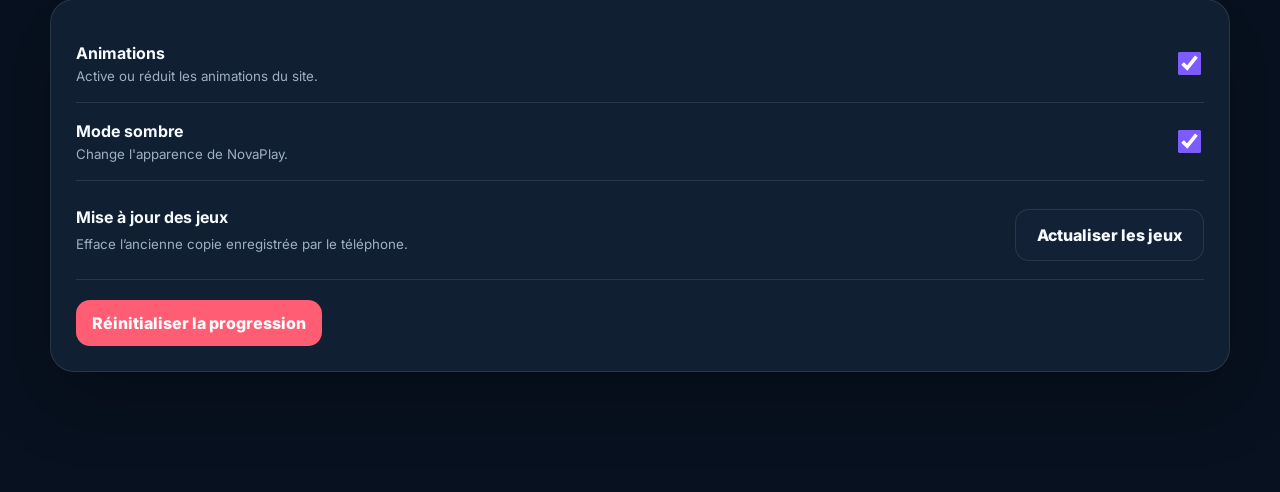
==== commit 03c88d25: "Add files via upload" ====
--- a/index.html
+++ b/index.html
@@ -55,7 +55,7 @@
             <p class="eyebrow">BIBLIOTHÈQUE</p>
             <h2>Choisis ton jeu</h2>
           </div>
-          <span class="small-badge">NovaPlay v26 · Accueil Itrixi corrigé</span>
+          <span class="small-badge">NovaPlay v27 · Script corrigé</span>
         </div>
 
         <div class="games-grid">
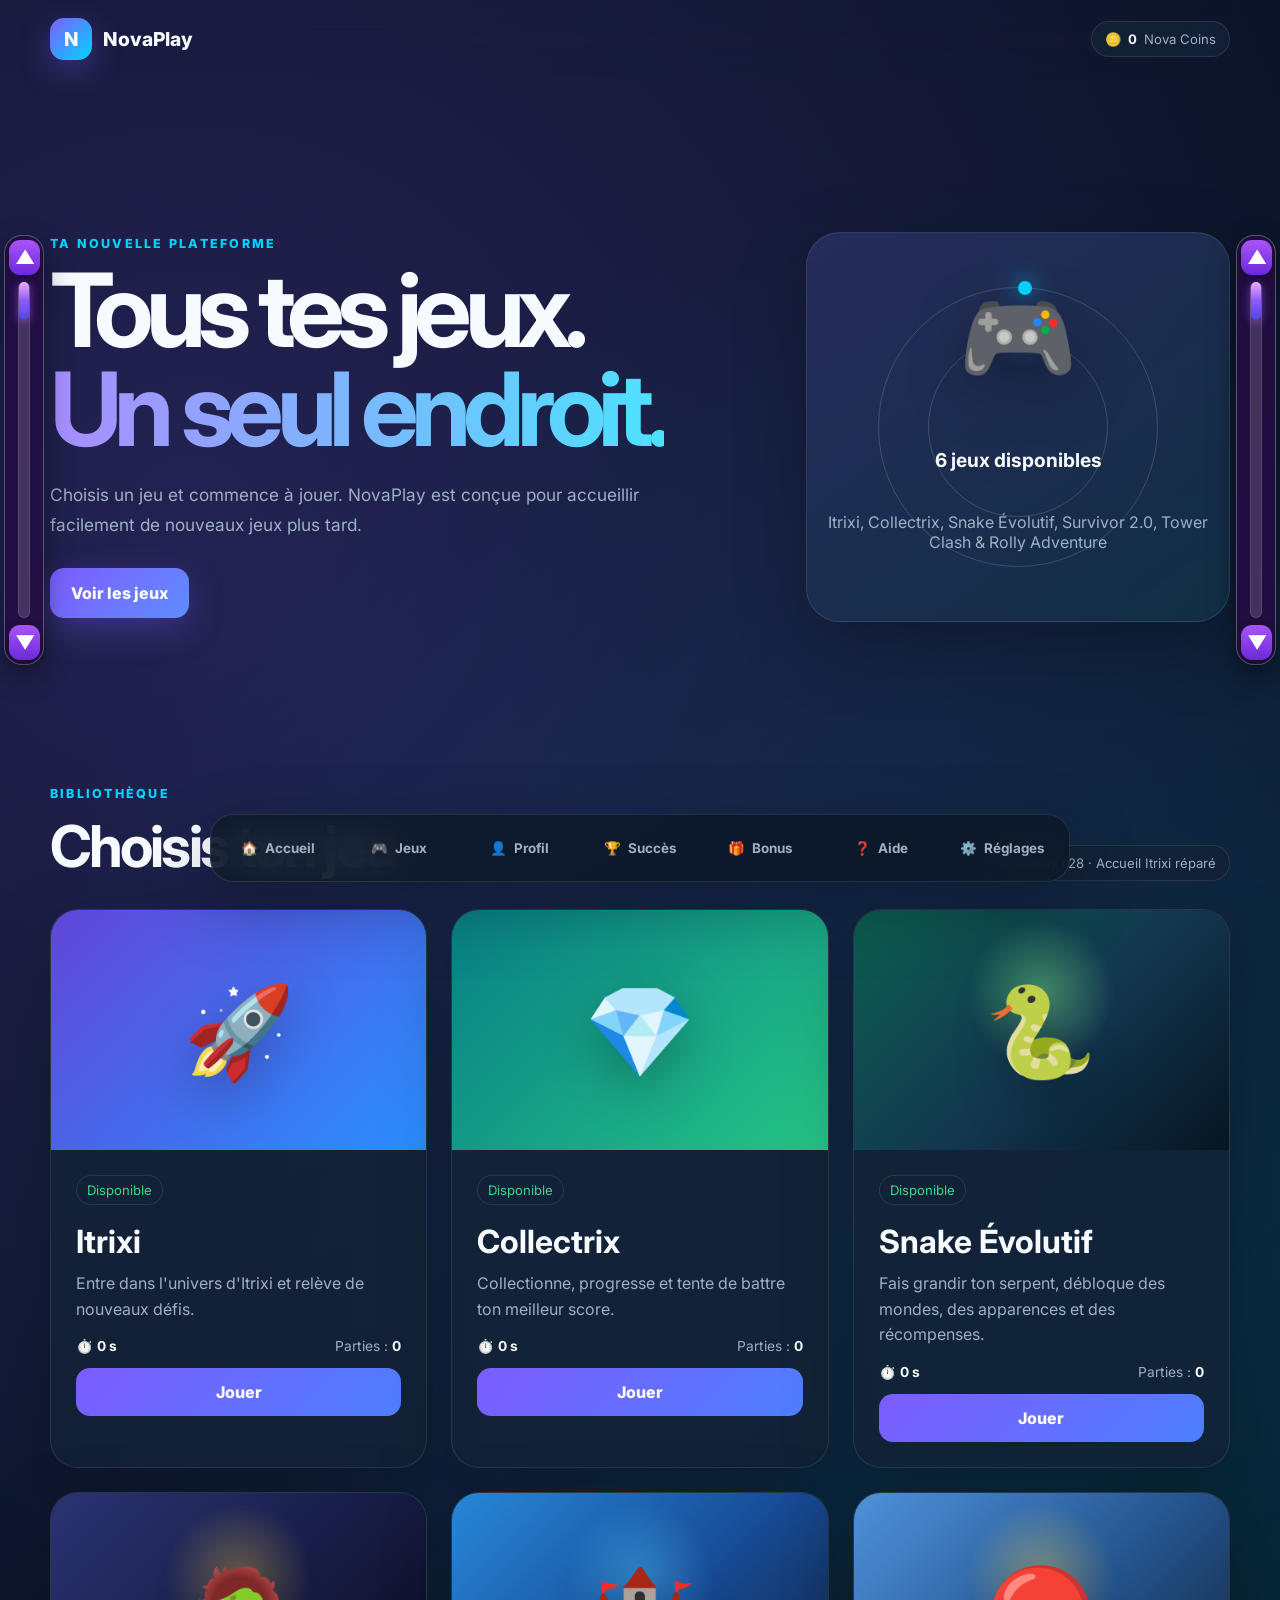
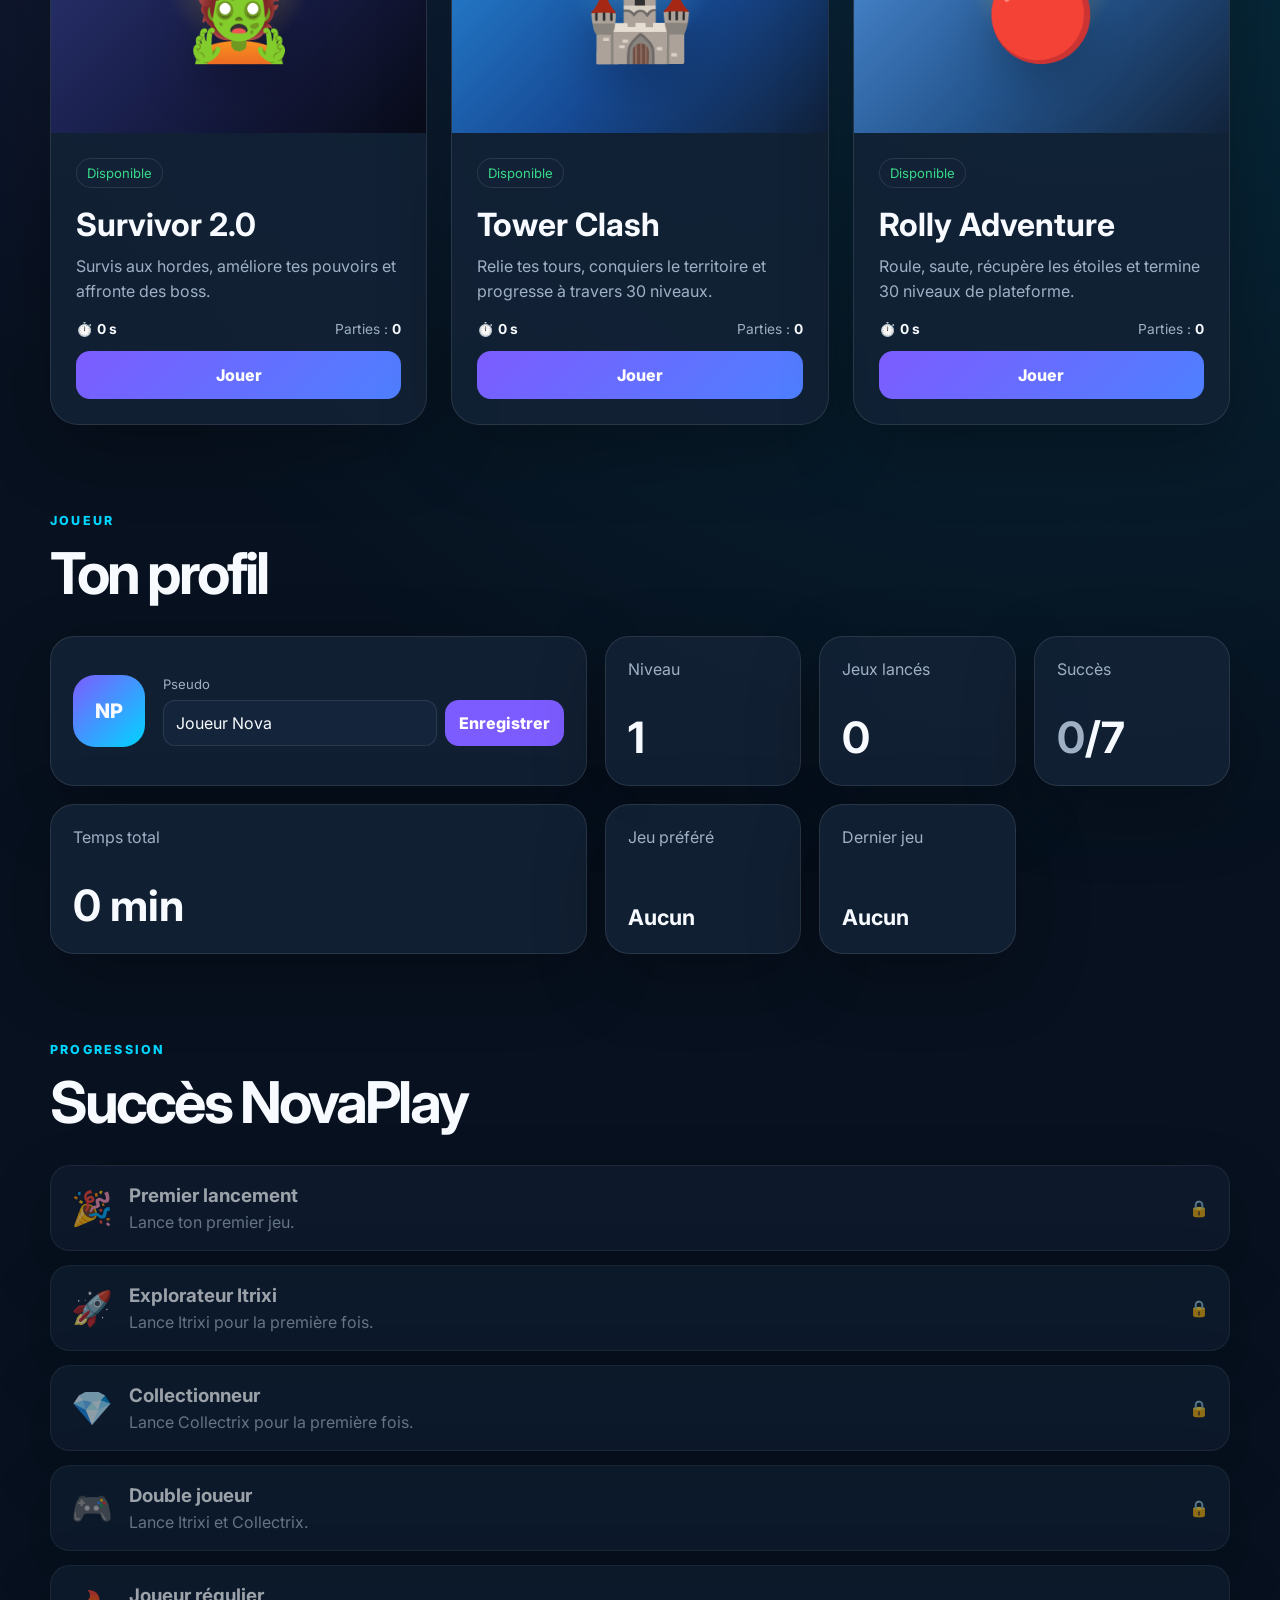
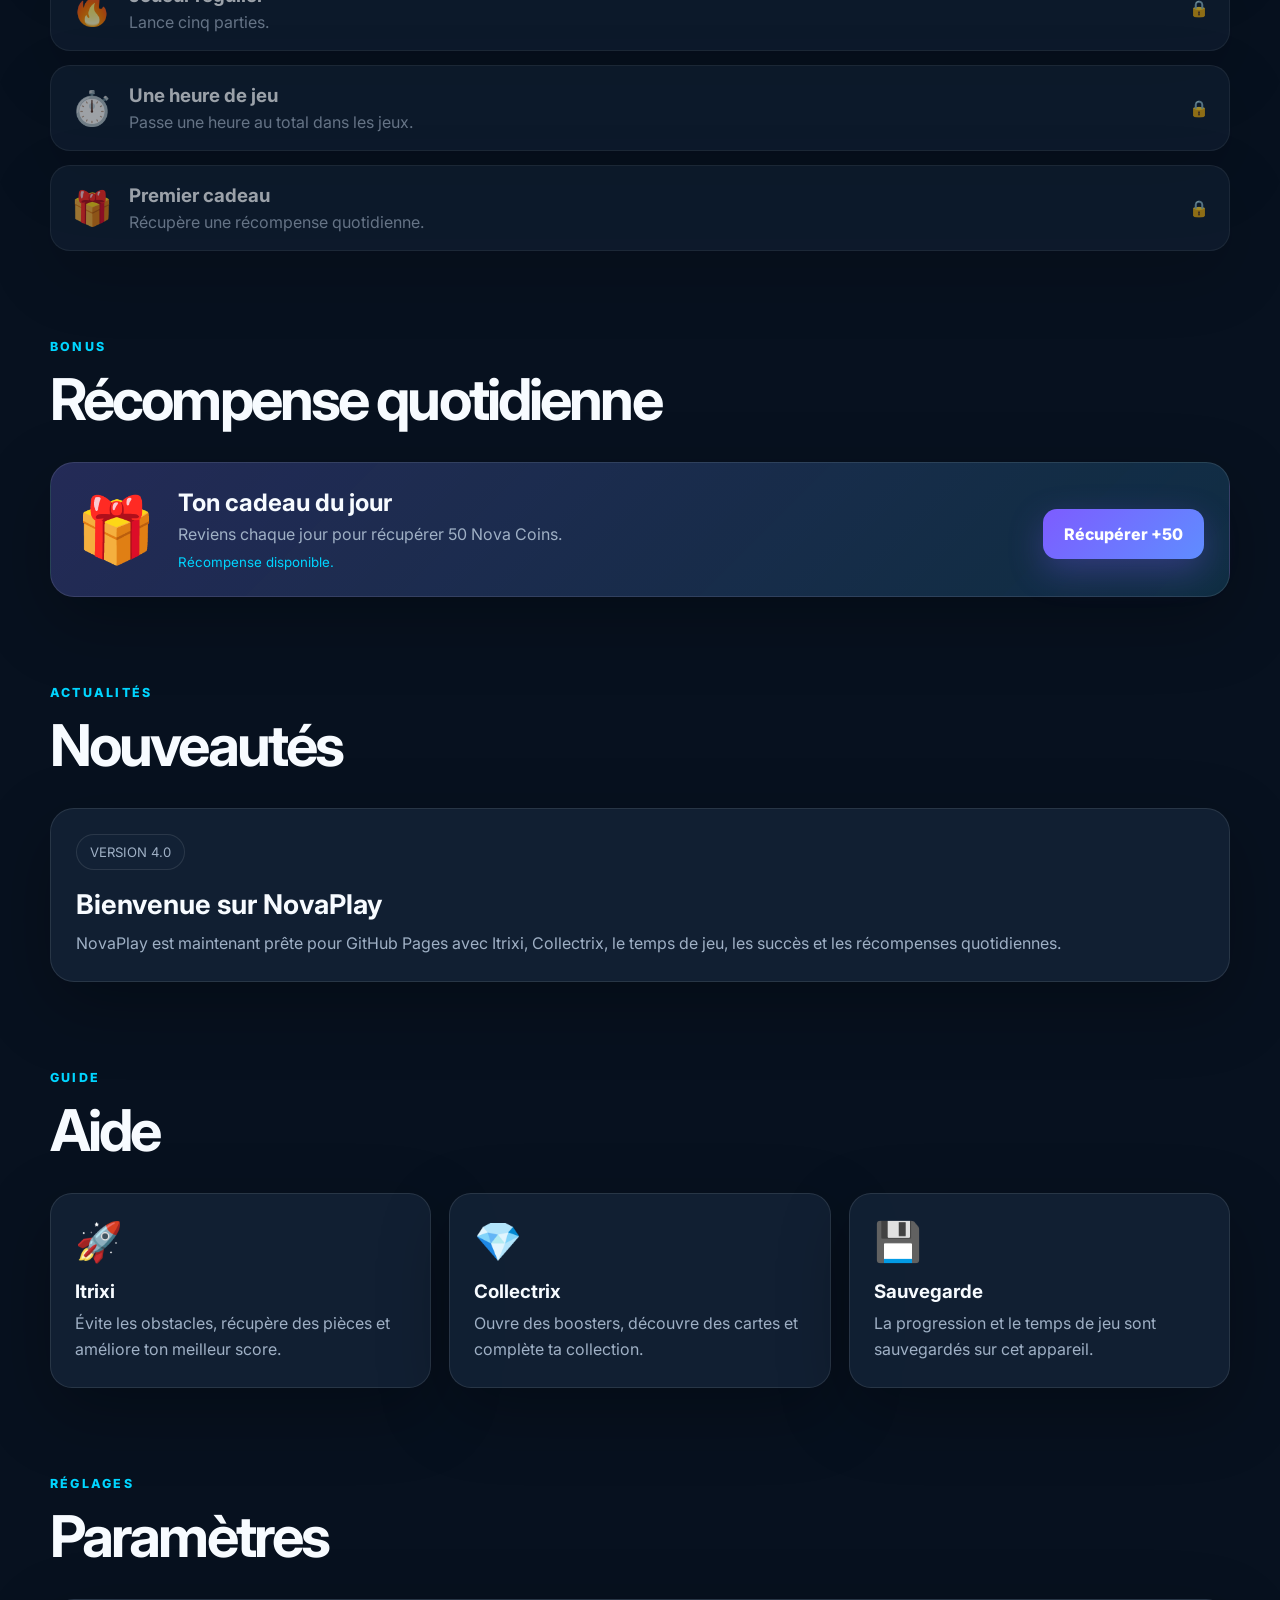
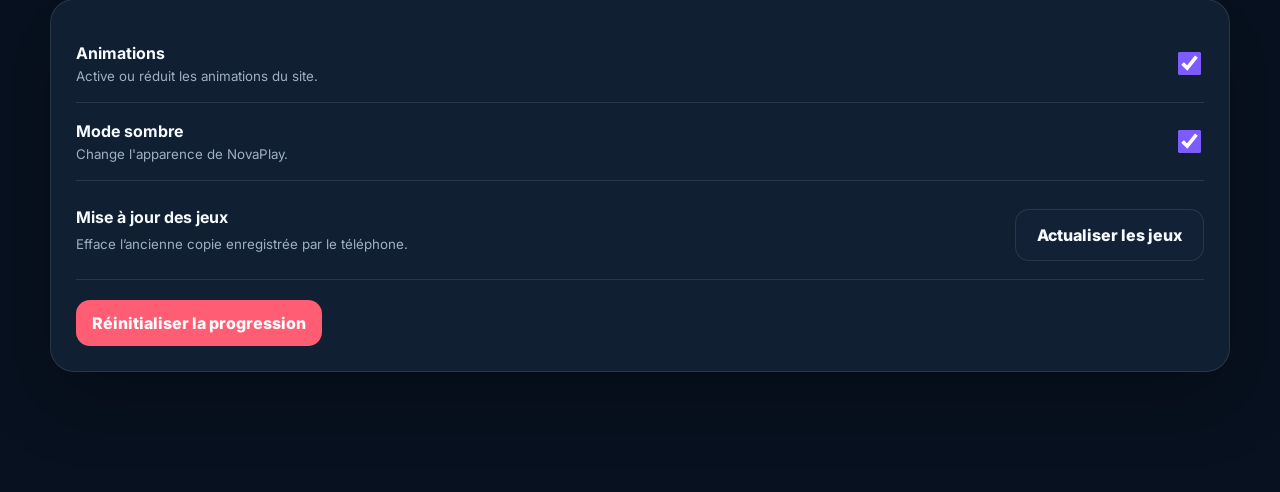
==== commit 28f2dcc5: "Add files via upload" ====
--- a/index.html
+++ b/index.html
@@ -55,7 +55,7 @@
             <p class="eyebrow">BIBLIOTHÈQUE</p>
             <h2>Choisis ton jeu</h2>
           </div>
-          <span class="small-badge">NovaPlay v27 · Script corrigé</span>
+          <span class="small-badge">NovaPlay v28 · Accueil Itrixi réparé</span>
         </div>
 
         <div class="games-grid">
@@ -71,7 +71,7 @@
                 <span>⏱️ <strong id="itrixiTime">0 min</strong></span>
                 <span>Parties : <strong id="itrixiLaunches">0</strong></span>
               </div>
-              <button class="play-button" data-game="Itrixi" data-key="itrixi" data-url="Jeux/Itrixi/index.html?v=26">
+              <button class="play-button" data-game="Itrixi" data-key="itrixi" data-url="Jeux/Itrixi/index.html?v=28">
                 Jouer
               </button>
             </div>
